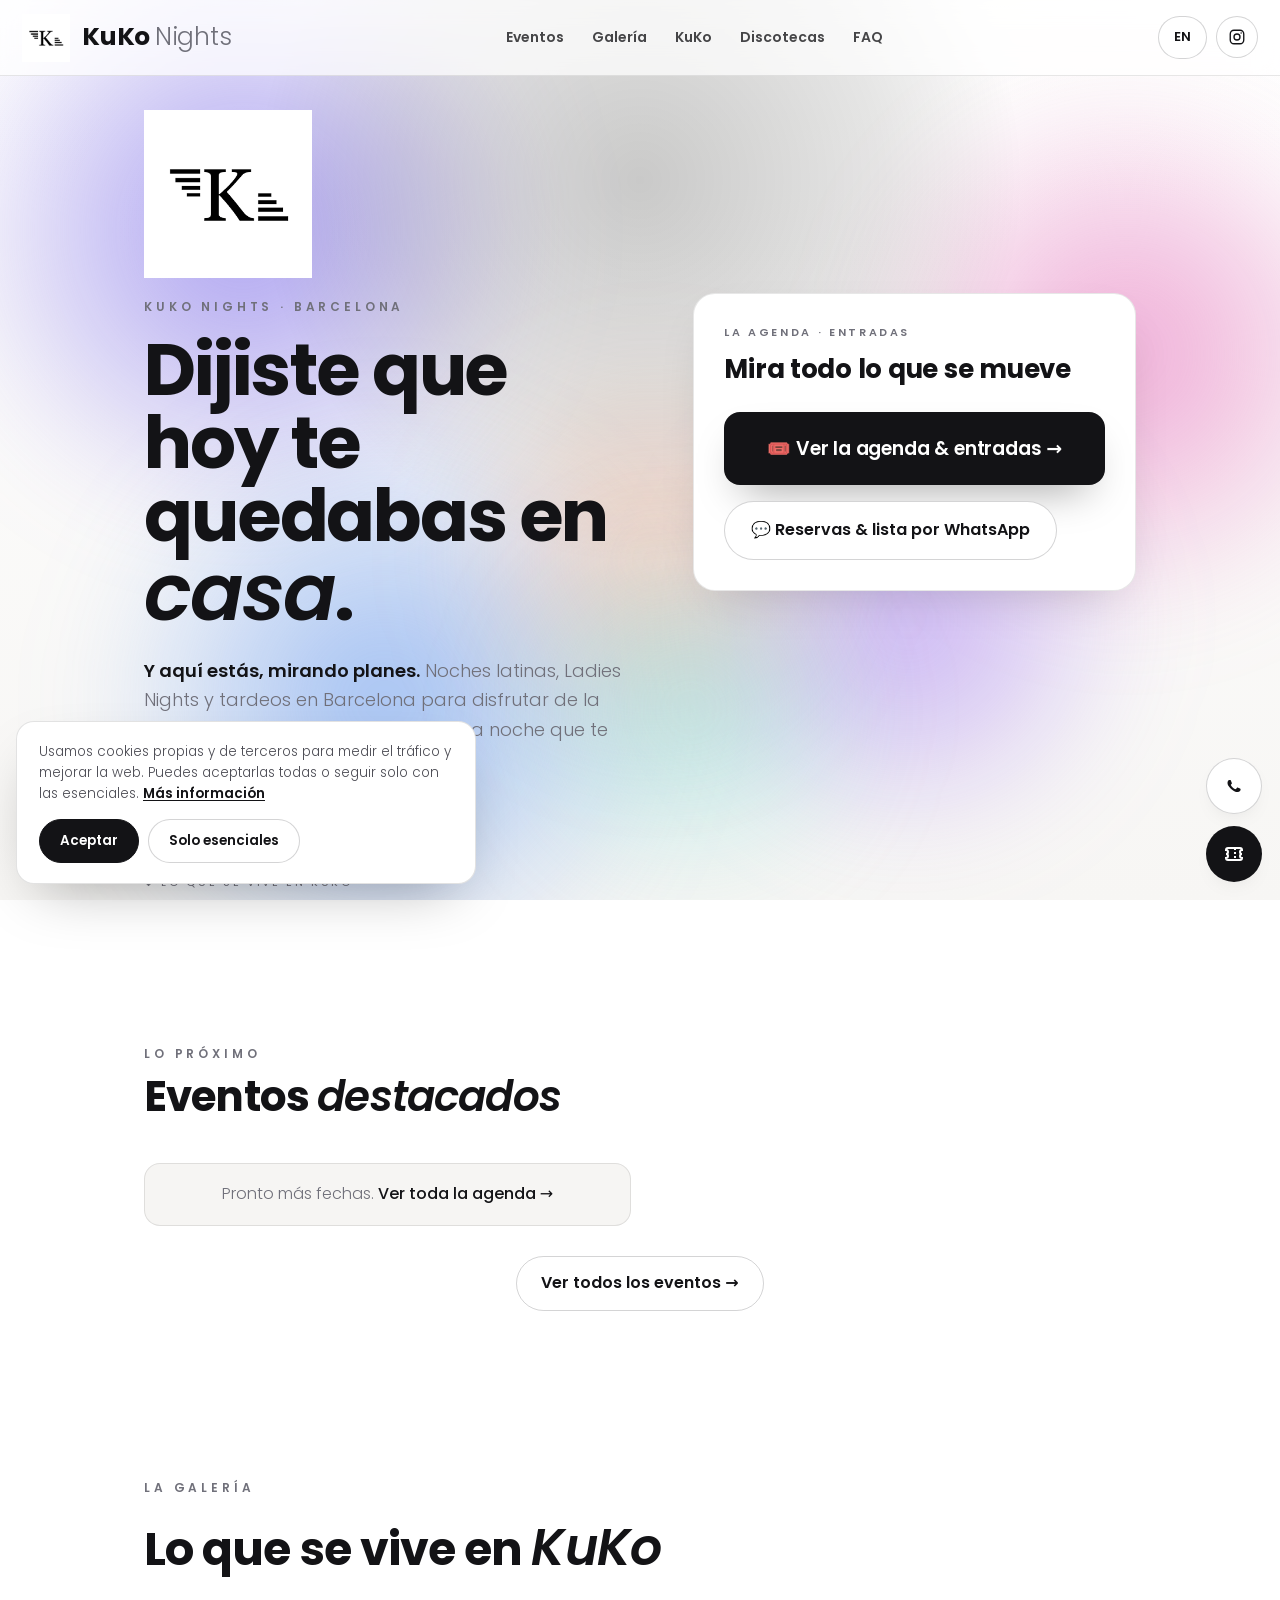
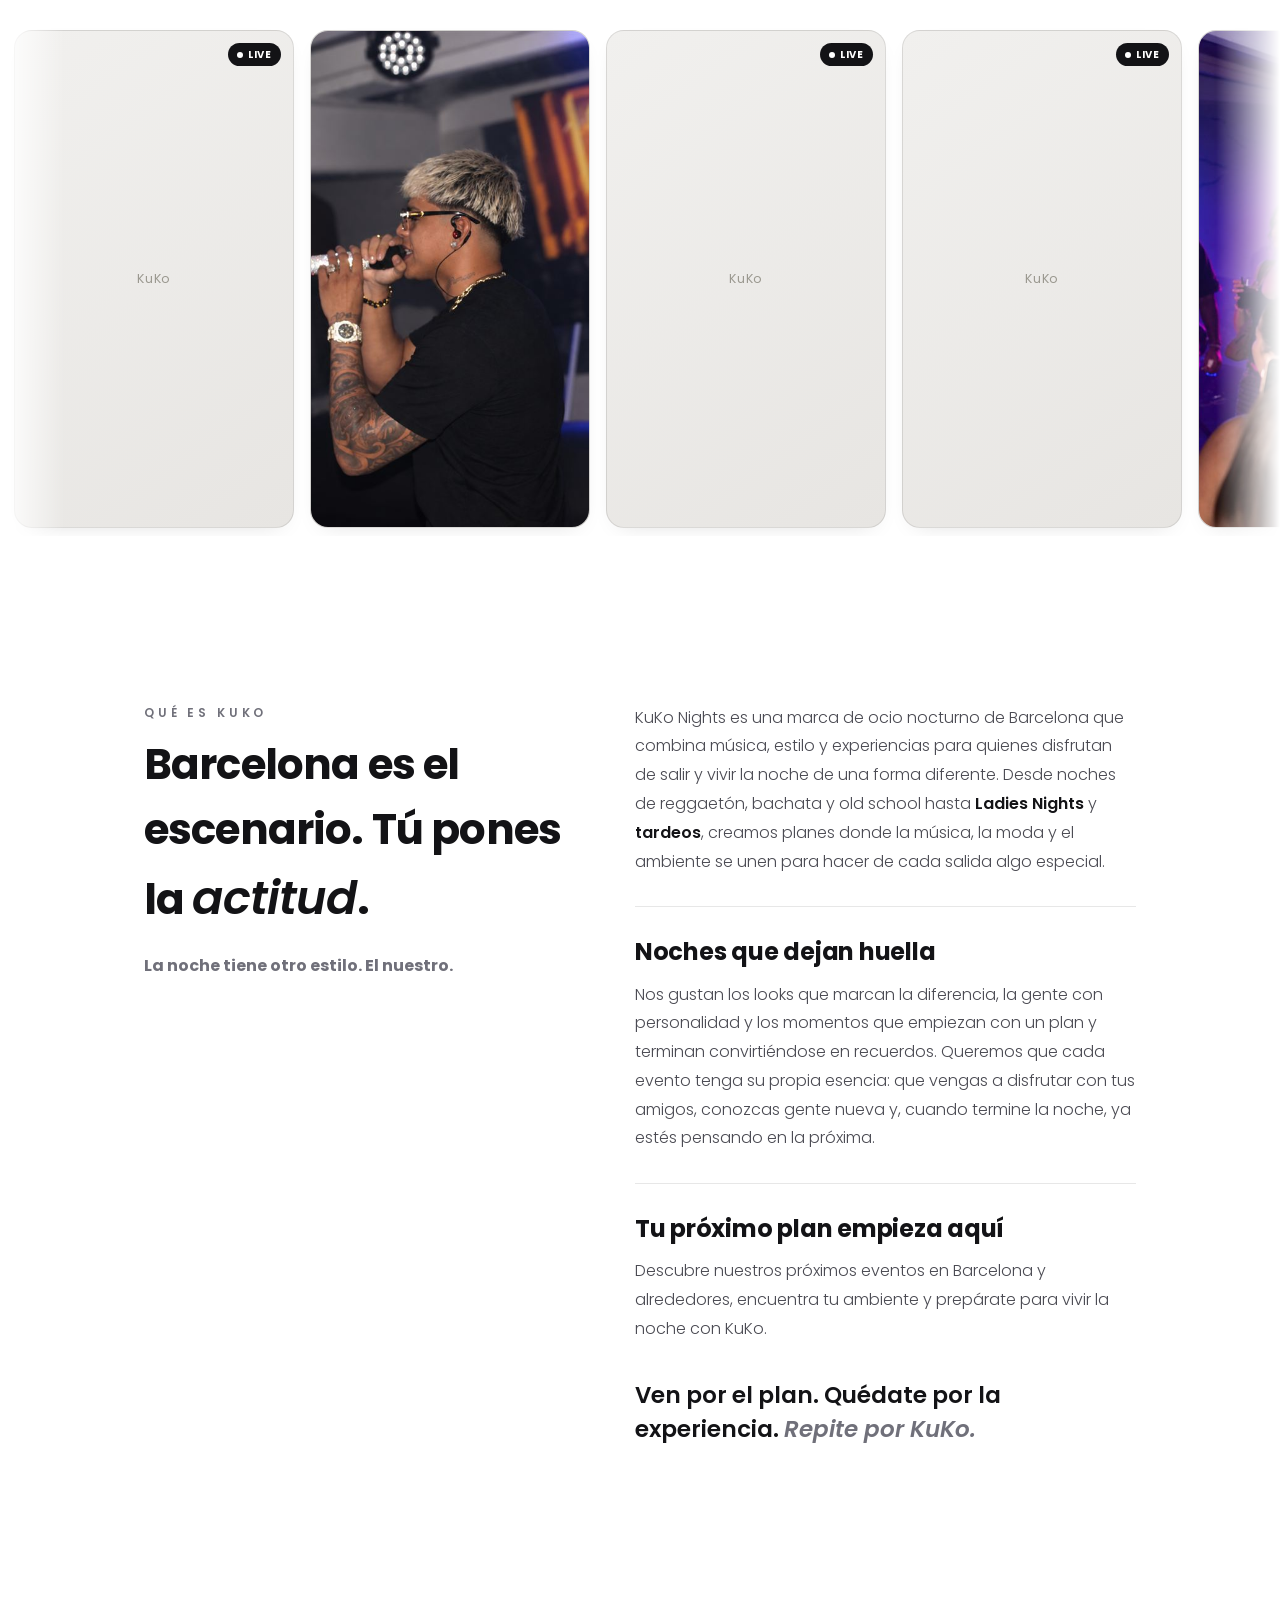
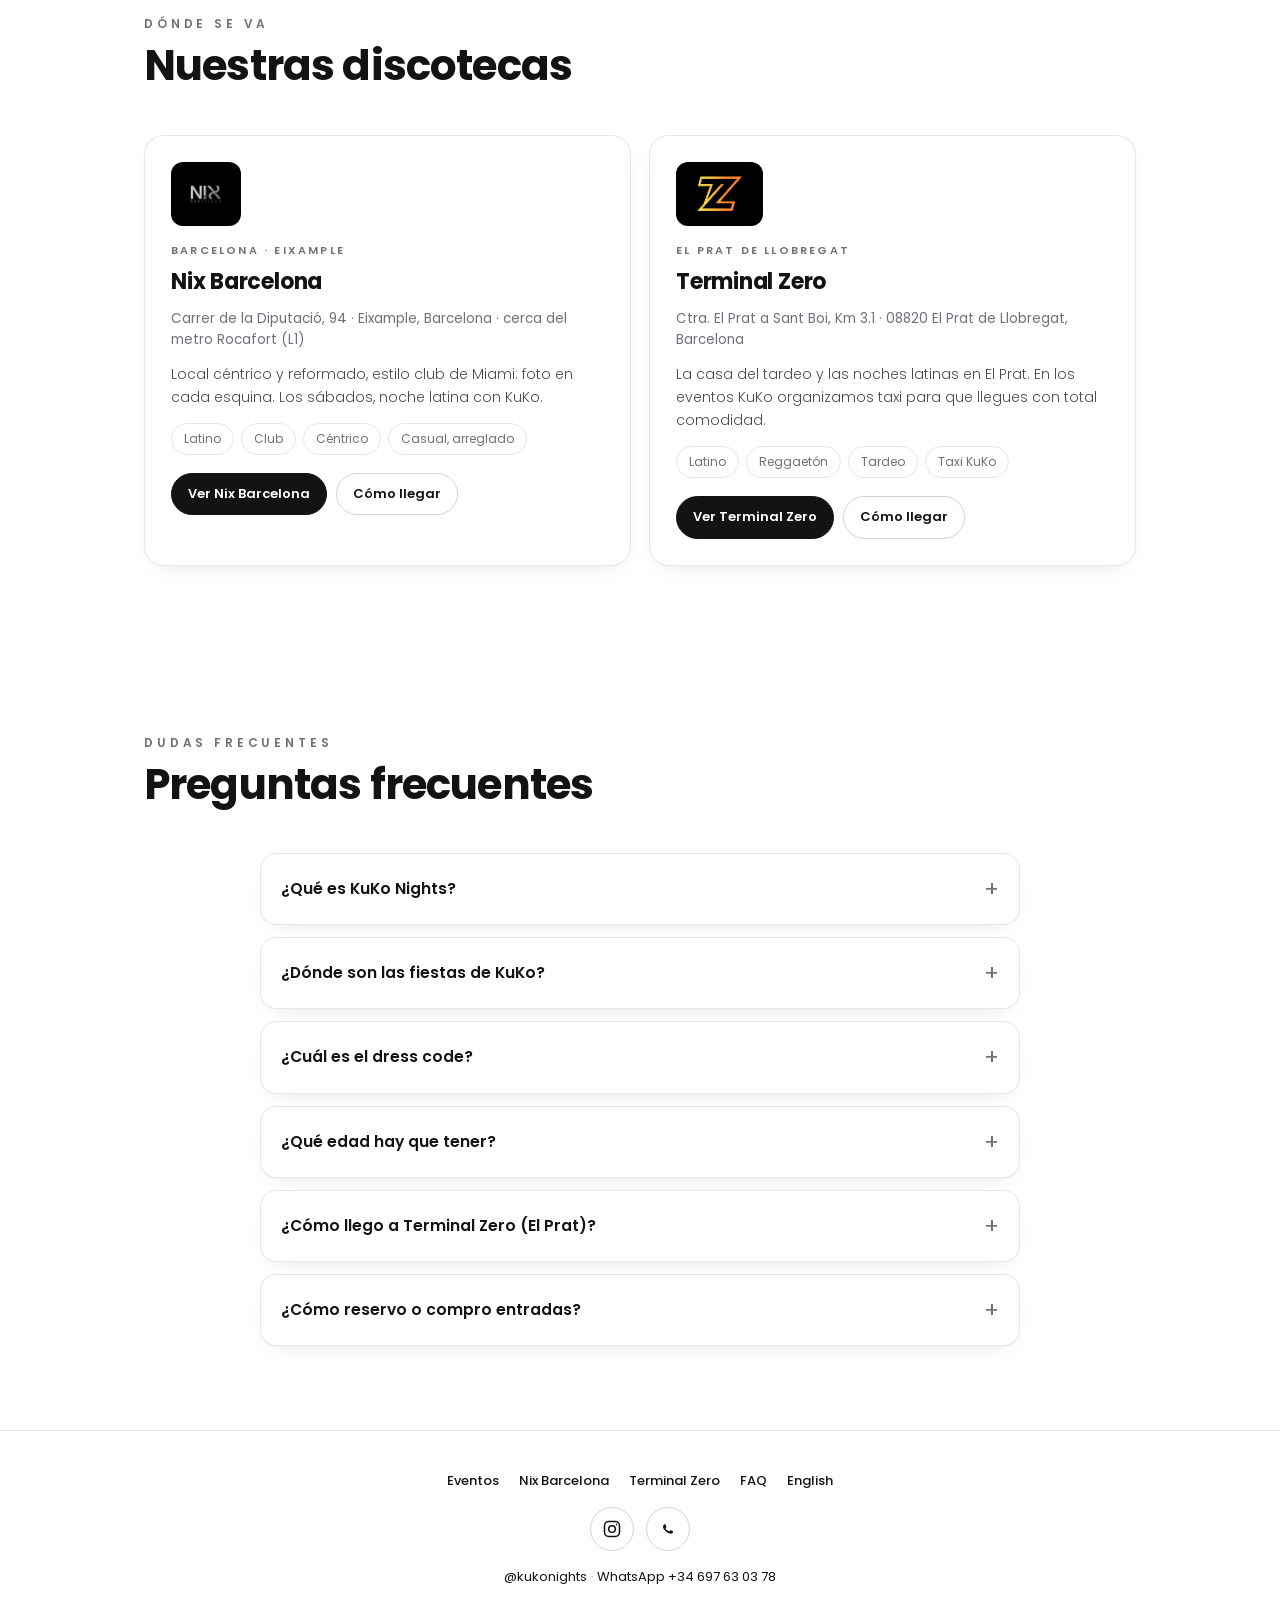
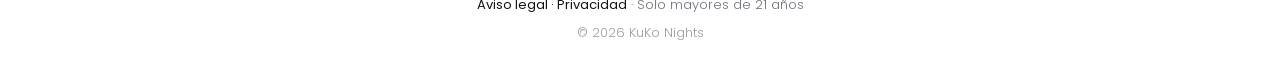
==== index.html @ 73ffe0f7 "Initial commit: web KuKo Nights (ES/EN, Fourvenues, RGPD, SEO) - Home ES/EN con galería inmersiva (c" ====
<!DOCTYPE html>
<html lang="es">
<head>
<meta charset="UTF-8" />
<meta name="viewport" content="width=device-width, initial-scale=1.0, viewport-fit=cover" />
<title>KuKo Nights · La agenda de la noche en Barcelona</title>
<meta name="description" content="KuKo Nights — la noche en Barcelona. Entradas y toda la agenda, galería de nuestros eventos y reservas por WhatsApp. Noches latinas, Ladies Night y tardeos." />
<meta name="theme-color" content="#ffffff" />
<link rel="icon" href="favicon.ico" sizes="any" />
<link rel="icon" type="image/png" sizes="32x32" href="assets/favicon-32.png" />
<link rel="icon" type="image/png" sizes="16x16" href="assets/favicon-16.png" />
<link rel="apple-touch-icon" href="assets/favicon-180.png" />
<meta name="author" content="KuKo Nights" />
<meta name="robots" content="index,follow,max-image-preview:large" />
<!-- ▼▼ Cambia https://www.kukonights.com por tu dominio real cuando lo tengas ▼▼ -->
<link rel="canonical" href="https://www.kukonights.com/" />
<link rel="alternate" hreflang="es" href="https://www.kukonights.com/" />
<link rel="alternate" hreflang="en" href="https://www.kukonights.com/en.html" />
<link rel="alternate" hreflang="x-default" href="https://www.kukonights.com/" />
<meta property="og:title" content="KuKo Nights · La noche en Barcelona" />
<meta property="og:description" content="Entradas, agenda y la mejor galería de la noche. Reserva con KuKo." />
<meta property="og:type" content="website" />
<meta property="og:site_name" content="KuKo Nights" />
<meta property="og:locale" content="es_ES" />
<meta property="og:url" content="https://www.kukonights.com/" />
<meta property="og:image" content="https://www.kukonights.com/assets/og.jpg" />
<meta property="og:image:width" content="1200" />
<meta property="og:image:height" content="630" />
<meta name="twitter:card" content="summary_large_image" />
<meta name="twitter:title" content="KuKo Nights · La noche en Barcelona" />
<meta name="twitter:image" content="https://www.kukonights.com/assets/og.jpg" />

<script type="application/ld+json">
{
  "@context":"https://schema.org","@type":"Organization",
  "name":"KuKo Nights","url":"https://www.kukonights.com/",
  "logo":"https://www.kukonights.com/assets/logo.png",
  "description":"Marca de ocio nocturno de Barcelona y su área metropolitana. Noches latinas, Ladies Night y tardeos, y la mejor agenda de la ciudad.",
  "sameAs":["https://instagram.com/kukonights"],
  "areaServed":[{"@type":"City","name":"Barcelona"},{"@type":"City","name":"El Prat de Llobregat"}],
  "contactPoint":{"@type":"ContactPoint","telephone":"+34697630378","contactType":"reservations","availableLanguage":["es","en"]}
}
</script>
<script type="application/ld+json">
{
  "@context":"https://schema.org","@type":"FAQPage","mainEntity":[
    {"@type":"Question","name":"¿Qué es KuKo Nights?","acceptedAnswer":{"@type":"Answer","text":"Una marca de ocio nocturno de Barcelona y su área metropolitana. Organiza noches latinas (reggaetón, bachata), Ladies Night y tardeos, y te trae la mejor agenda de la ciudad."}},
    {"@type":"Question","name":"¿Dónde son las fiestas de KuKo?","acceptedAnswer":{"@type":"Answer","text":"En Barcelona (Nix, en el Eixample, cerca del metro Rocafort) y en El Prat de Llobregat (Terminal Zero)."}},
    {"@type":"Question","name":"¿Cuál es el dress code?","acceptedAnswer":{"@type":"Answer","text":"Casual, arreglado."}},
    {"@type":"Question","name":"¿Qué edad hay que tener?","acceptedAnswer":{"@type":"Answer","text":"La entrada está reservada a mayores de 21 años."}},
    {"@type":"Question","name":"¿Cómo llego a Terminal Zero (El Prat)?","acceptedAnswer":{"@type":"Answer","text":"En los eventos KuKo organizamos servicio de taxi para llegar con total comodidad."}},
    {"@type":"Question","name":"¿Cómo reservo o compro entradas?","acceptedAnswer":{"@type":"Answer","text":"Por WhatsApp (reservas y lista) o en nuestra agenda de entradas online."}}
  ]
}
</script>

<link rel="preconnect" href="https://fonts.googleapis.com" />
<link rel="preconnect" href="https://fonts.gstatic.com" crossorigin />
<link href="https://fonts.googleapis.com/css2?family=Poppins:wght@400;600;700;800&family=Great+Vibes&display=swap" rel="stylesheet" />
<link rel="stylesheet" href="css/home.css" />
<link rel="stylesheet" href="css/aurora.css" />
</head>
<body>
  <div class="bg"></div><div class="aurora" aria-hidden="true"><span class="ab a1"></span><span class="ab a2"></span><span class="ab a3"></span><span class="ab a4"></span><span class="ab a5"></span><span class="ab a6"></span></div><div class="glow"></div><div class="grain"></div><div class="spot" id="spot"></div>

  <header>
    <a class="brand" href="#top"><img src="assets/logo.png" alt="" aria-hidden="true" /><b>Ku<i>Ko</i> <span>Nights</span></b></a>
    <nav class="nav" id="nav" aria-label="Navegación principal">
      <a href="#destacados">Eventos</a>
      <a href="#galeria">Galería</a>
      <a href="#sobre">KuKo</a>
      <a href="#discotecas">Discotecas</a>
      <a href="#faq">FAQ</a>
    </nav>
    <div class="hcta">
      <button class="navtoggle" id="navToggle" type="button" aria-label="Abrir menú" aria-expanded="false" aria-controls="nav"><span></span><span></span><span></span></button>
      <a class="langsw" href="en.html" hreflang="en">EN</a>
      <a class="icon" href="https://instagram.com/kukonights" target="_blank" rel="noopener" aria-label="Instagram">
        <svg width="18" height="18" fill="none" stroke="currentColor" stroke-width="1.8" viewBox="0 0 24 24"><rect x="3" y="3" width="18" height="18" rx="5"/><circle cx="12" cy="12" r="4"/><circle cx="17.5" cy="6.5" r="1" fill="currentColor" stroke="none"/></svg>
      </a>
    </div>
  </header>

  <!-- HERO (RRPP destacado) -->
  <main id="top" class="hero hero-split">
    <div class="wrap hero-grid">
      <div class="hero-text">
        <img class="hero-logo" src="assets/logo.png" alt="KuKo Nights" />
        <div class="kick">KuKo Nights · Barcelona</div>
        <h1>Dijiste que hoy te quedabas en <span class="script" style="font-size:1.1em">casa</span>.</h1>
        <p class="lead"><strong>Y aquí estás, mirando planes.</strong> Noches latinas, Ladies Nights y tardeos en Barcelona para disfrutar de la música, sacar tu mejor look y vivir una noche que te deje con ganas de repetir.</p>
      </div>
      <aside class="hero-action">
        <div class="agenda-box">
          <div class="tag">La agenda · Entradas</div>
          <h2>Mira todo lo que se mueve</h2>
          <a class="cta-big" id="ctaAgenda" href="https://site.fourvenues.com/es/elwaachi" target="_blank" rel="noopener">🎟️ Ver la agenda &amp; entradas →</a>
          <div><a class="cta-sub" href="https://wa.me/34697630378?text=Hola%20KuKo%2C%20quiero%20reserva%2Flista." target="_blank" rel="noopener">💬 Reservas &amp; lista por WhatsApp</a></div>
        </div>
      </aside>
      <div class="scrollcue">↓ Lo que se vive en KuKo</div>
    </div>
  </main>

  <!-- EVENTOS DESTACADOS (automático desde Fourvenues) -->
  <section class="sec content" id="destacados">
    <div class="wrap">
      <span class="kick">Lo próximo</span>
      <h2>Eventos <span class="script">destacados</span></h2>
      <div class="evgrid" id="fv-upcoming"></div>
      <div style="text-align:center;margin-top:30px"><a class="morebtn" href="eventos.html">Ver todos los eventos →</a></div>
    </div>
  </section>

  <!-- GALERÍA -->
  <section class="sec" id="galeria">
    <div class="wrap head">
      <span class="kick">La galería</span>
      <h2>Lo que se vive en <span class="script" style="font-size:1.1em">KuKo</span></h2>
    </div>
    <div class="strip" id="strip"><div class="strip-track" id="track"></div></div>
  </section>

  <!-- QUÉ ES KUKO -->
  <section class="sec content" id="sobre">
    <div class="wrap">
      <div class="about-grid">
      <div class="about-head">
        <span class="kick">Qué es KuKo</span>
        <h2>Barcelona es el escenario. Tú pones la <span class="script" style="font-size:1.1em">actitud</span>.</h2>
        <p class="lede"><strong>La noche tiene otro estilo. El nuestro.</strong></p>
      </div>

      <div class="about">
        <p>KuKo Nights es una marca de ocio nocturno de Barcelona que combina música, estilo y experiencias para quienes disfrutan de salir y vivir la noche de una forma diferente. Desde noches de reggaetón, bachata y old school hasta <strong>Ladies Nights</strong> y <strong>tardeos</strong>, creamos planes donde la música, la moda y el ambiente se unen para hacer de cada salida algo especial.</p>

        <div class="about-block">
          <h3>Noches que dejan huella</h3>
          <p>Nos gustan los looks que marcan la diferencia, la gente con personalidad y los momentos que empiezan con un plan y terminan convirtiéndose en recuerdos. Queremos que cada evento tenga su propia esencia: que vengas a disfrutar con tus amigos, conozcas gente nueva y, cuando termine la noche, ya estés pensando en la próxima.</p>
        </div>

        <div class="about-block">
          <h3>Tu próximo plan empieza aquí</h3>
          <p>Descubre nuestros próximos eventos en Barcelona y alrededores, encuentra tu ambiente y prepárate para vivir la noche con KuKo.</p>
        </div>

        <p class="closer">Ven por el plan. Quédate por la experiencia. <span class="script">Repite por KuKo.</span></p>
      </div>
      </div>
    </div>
  </section>

  <!-- DISCOTECAS -->
  <section class="sec content" id="discotecas">
    <div class="wrap">
      <span class="kick">Dónde se va</span>
      <h2>Nuestras discotecas</h2>
      <div class="vcards">
        <article class="vcard">
          <div class="vlogo"><img src="assets/nix-logo.png" alt="Logo de Nix Barcelona" loading="lazy" /></div>
          <div class="zone">Barcelona · Eixample</div>
          <h3><a href="discotecas-nix.html">Nix Barcelona</a></h3>
          <address>Carrer de la Diputació, 94 · Eixample, Barcelona · cerca del metro Rocafort (L1)</address>
          <p>Local céntrico y reformado, estilo club de Miami: foto en cada esquina. Los sábados, noche latina con KuKo.</p>
          <div class="tags"><span>Latino</span><span>Club</span><span>Céntrico</span><span>Casual, arreglado</span></div>
          <div class="vlinks">
            <a class="pink" href="discotecas-nix.html">Ver Nix Barcelona</a>
            <a href="https://www.google.com/maps/search/?api=1&query=Nix+Barcelona+Carrer+de+la+Diputaci%C3%B3+94" target="_blank" rel="noopener">Cómo llegar</a>
          </div>
        </article>
        <article class="vcard">
          <div class="vlogo"><img src="assets/terminal-zero-logo.webp" alt="Logo de Terminal Zero" loading="lazy" /></div>
          <div class="zone">El Prat de Llobregat</div>
          <h3><a href="discotecas-terminal-zero.html">Terminal Zero</a></h3>
          <address>Ctra. El Prat a Sant Boi, Km 3.1 · 08820 El Prat de Llobregat, Barcelona</address>
          <p>La casa del tardeo y las noches latinas en El Prat. En los eventos KuKo organizamos taxi para que llegues con total comodidad.</p>
          <div class="tags"><span>Latino</span><span>Reggaetón</span><span>Tardeo</span><span>Taxi KuKo</span></div>
          <div class="vlinks">
            <a class="pink" href="discotecas-terminal-zero.html">Ver Terminal Zero</a>
            <a href="https://www.google.com/maps/search/?api=1&query=Terminal+Zero+El+Prat+de+Llobregat" target="_blank" rel="noopener">Cómo llegar</a>
          </div>
        </article>
      </div>
    </div>
  </section>

  <!-- FAQ -->
  <section class="sec content" id="faq">
    <div class="wrap">
      <span class="kick">Dudas frecuentes</span>
      <h2>Preguntas frecuentes</h2>
      <div class="faq">
        <details class="qa"><summary>¿Qué es KuKo Nights?</summary><div class="a">Una marca de ocio nocturno de Barcelona y su área metropolitana. Organiza noches latinas (reggaetón, bachata), Ladies Night y tardeos, y te trae la mejor agenda de la ciudad.</div></details>
        <details class="qa"><summary>¿Dónde son las fiestas de KuKo?</summary><div class="a">En Barcelona (Nix, en el Eixample, cerca del metro Rocafort) y en El Prat de Llobregat (Terminal Zero).</div></details>
        <details class="qa"><summary>¿Cuál es el dress code?</summary><div class="a">Casual, arreglado.</div></details>
        <details class="qa"><summary>¿Qué edad hay que tener?</summary><div class="a">La entrada está reservada a mayores de 21 años.</div></details>
        <details class="qa"><summary>¿Cómo llego a Terminal Zero (El Prat)?</summary><div class="a">En los eventos KuKo organizamos servicio de taxi para llegar con total comodidad.</div></details>
        <details class="qa"><summary>¿Cómo reservo o compro entradas?</summary><div class="a">Por WhatsApp (reservas y lista) o en nuestra agenda de entradas online.</div></details>
      </div>
    </div>
  </section>

  <footer>
    <div class="wrap">
      <nav class="fnav" aria-label="Secciones">
        <a href="eventos.html">Eventos</a>
        <a href="discotecas-nix.html">Nix Barcelona</a>
        <a href="discotecas-terminal-zero.html">Terminal Zero</a>
        <a href="#faq">FAQ</a>
        <a href="en.html" hreflang="en">English</a>
      </nav>
      <div class="soc">
        <a href="https://instagram.com/kukonights" target="_blank" rel="noopener" aria-label="Instagram"><svg width="20" height="20" fill="none" stroke="currentColor" stroke-width="1.8" viewBox="0 0 24 24"><rect x="3" y="3" width="18" height="18" rx="5"/><circle cx="12" cy="12" r="4"/><circle cx="17.5" cy="6.5" r="1" fill="currentColor" stroke="none"/></svg></a>
        <a href="https://wa.me/34697630378" target="_blank" rel="noopener" aria-label="WhatsApp"><svg width="20" height="20" fill="currentColor" viewBox="0 0 24 24"><path d="M17.47 14.38c-.3-.15-1.76-.87-2.03-.97-.27-.1-.47-.15-.67.15-.2.3-.77.97-.94 1.16-.17.2-.35.22-.64.08-.3-.15-1.26-.47-2.39-1.48-.88-.79-1.48-1.76-1.65-2.06-.17-.3-.02-.46.13-.6.13-.14.3-.35.44-.52.15-.17.2-.3.3-.5.1-.2.05-.37-.02-.52-.08-.15-.67-1.61-.92-2.21-.24-.58-.49-.5-.67-.51h-.57c-.2 0-.52.07-.8.37-.27.3-1.04 1.02-1.04 2.48s1.07 2.88 1.22 3.07c.15.2 2.1 3.2 5.08 4.49.71.3 1.26.49 1.69.63.71.22 1.36.19 1.87.12.57-.09 1.76-.72 2-1.41.25-.7.25-1.29.18-1.42-.08-.12-.27-.2-.57-.34z"/></svg></a>
      </div>
      <div><a class="link" href="https://instagram.com/kukonights" target="_blank" rel="noopener">@kukonights</a> · <a class="link" href="https://wa.me/34697630378" target="_blank" rel="noopener">WhatsApp +34 697 63 03 78</a></div>
      <div style="margin-top:8px"><a class="link" href="legal.html">Aviso legal · Privacidad</a> · Solo mayores de 21 años</div>
      <div style="opacity:.7;margin-top:8px">© 2026 KuKo Nights</div>
    </div>
  </footer>

  <div class="lb" id="lb"><button class="x" id="lbX" aria-label="Cerrar">✕</button><div class="inner" id="lbInner"></div></div>

  <div class="fab">
    <a class="wa" href="https://wa.me/34697630378?text=Hola%20KuKo%21" target="_blank" rel="noopener" aria-label="WhatsApp"><svg width="26" height="26" fill="#fff" viewBox="0 0 24 24"><path d="M17.47 14.38c-.3-.15-1.76-.87-2.03-.97-.27-.1-.47-.15-.67.15-.2.3-.77.97-.94 1.16-.17.2-.35.22-.64.08-.3-.15-1.26-.47-2.39-1.48-.88-.79-1.48-1.76-1.65-2.06-.17-.3-.02-.46.13-.6.13-.14.3-.35.44-.52.15-.17.2-.3.3-.5.1-.2.05-.37-.02-.52-.08-.15-.67-1.61-.92-2.21-.24-.58-.49-.5-.67-.51h-.57c-.2 0-.52.07-.8.37-.27.3-1.04 1.02-1.04 2.48s1.07 2.88 1.22 3.07c.15.2 2.1 3.2 5.08 4.49.71.3 1.26.49 1.69.63.71.22 1.36.19 1.87.12.57-.09 1.76-.72 2-1.41.25-.7.25-1.29.18-1.42-.08-.12-.27-.2-.57-.34z"/></svg></a>
    <a class="tk" href="https://site.fourvenues.com/es/elwaachi" target="_blank" rel="noopener" aria-label="Entradas"><svg width="24" height="24" fill="none" stroke="#200a1a" stroke-width="2" viewBox="0 0 24 24"><path d="M4 8a2 2 0 012-2h12a2 2 0 012 2 2 2 0 000 4 2 2 0 000 4 2 2 0 01-2 2H6a2 2 0 01-2-2 2 2 0 000-4 2 2 0 000-4z"/><path d="M13 6v12" stroke-dasharray="2 2"/></svg></a>
  </div>

  <script src="data/gallery.js"></script>
  <script src="js/home.js"></script>
  <script src="js/events.js"></script>
  <script src="js/consent.js"></script>
</body>
</html>
---- css/home.css ----
/* KuKo Nights · home (blanco elegante, Poppins) — index.html + en.html */
:root{
  --bg:#ffffff; --soft:#f6f5f3; --ink:#131316; --muted:#70707a;
  --line:rgba(19,19,22,.10); --line-2:rgba(19,19,22,.18);
  --shadow:0 18px 50px -24px rgba(0,0,0,.22); --shadow-sm:0 8px 24px -14px rgba(0,0,0,.18);
}
*{box-sizing:border-box;margin:0;padding:0}
html{-webkit-text-size-adjust:100%;scroll-behavior:smooth}
.sec[id]{scroll-margin-top:92px}
body{font-family:"Poppins",system-ui,sans-serif;background:var(--bg);color:var(--ink);line-height:1.55;overflow-x:hidden;font-weight:400;-webkit-font-smoothing:antialiased}
a{color:inherit;text-decoration:none}
img,video{display:block;max-width:100%}
::selection{background:#131316;color:#fff}

/* Fondo elegante: blanco con una luz muy sutil */
.bg{position:fixed;inset:0;z-index:-3;background:
  radial-gradient(1200px 600px at 50% -8%, #fbfbfa, transparent 70%),
  linear-gradient(180deg,#ffffff,#f7f6f4)}
.glow{display:none}
.grain{display:none}
.spot{position:fixed;inset:0;z-index:-1;pointer-events:none;transition:background .12s ease;
  background:radial-gradient(580px circle at var(--mx,50vw) var(--my,20vh),rgba(0,0,0,.20),rgba(0,0,0,.09) 42%,transparent 66%)}

.wrap{width:100%;max-width:1040px;margin:0 auto;padding:0 24px}
.script{font-style:italic;font-weight:600}

/* Header + logo (visible, negro sobre blanco) */
header{position:fixed;top:0;inset-inline:0;z-index:40;height:76px;display:flex;align-items:center;justify-content:space-between;padding:0 22px;background:rgba(255,255,255,.72);backdrop-filter:blur(12px);border-bottom:1px solid var(--line)}
.brand{display:flex;align-items:center;gap:12px}
.brand img{width:48px;height:48px}
.brand b{font-weight:700;font-size:25px;letter-spacing:-.01em;white-space:nowrap}.brand b i{font-style:normal}
.brand b span{font-weight:300;color:var(--muted)}
header .hcta{display:flex;gap:9px;align-items:center}
.icon{width:42px;height:42px;border:1px solid var(--line-2);border-radius:50%;display:flex;align-items:center;justify-content:center;color:var(--ink);background:#fff;transition:.2s}
.icon:hover{background:var(--ink);color:#fff}
.langsw{border:1px solid var(--line-2);background:#fff;color:var(--ink);border-radius:999px;padding:10px 15px;font-size:13px;font-weight:600;transition:.2s}
.langsw:hover{background:var(--ink);color:#fff}

/* Cabecera en móvil: que la marca y los botones quepan holgados */
@media(max-width:560px){
  header{padding:0 14px}
  .brand{gap:9px}
  .brand img{width:38px;height:38px}
  .brand b{font-size:19px}
  header .hcta{gap:7px}
  .navtoggle{width:40px;height:40px;padding:0 11px}
  .icon{width:38px;height:38px}
  .langsw{padding:8px 12px;font-size:12px}
}
@media(max-width:380px){
  .brand b{font-size:17px}
  .brand img{width:34px;height:34px}
}

/* Menú de navegación del hero (cabecera) */
.nav{display:flex;gap:28px;align-items:center}
.nav a{font-size:14px;font-weight:600;color:var(--ink);opacity:.78;transition:opacity .2s;position:relative}
.nav a::after{content:"";position:absolute;left:0;right:100%;bottom:-6px;height:2px;background:var(--ink);transition:right .22s ease}
.nav a:hover{opacity:1}
.nav a:hover::after{right:0}
.navtoggle{display:none}
@media(max-width:880px){
  .nav{position:absolute;top:76px;left:0;right:0;flex-direction:column;gap:0;align-items:stretch;
    background:rgba(255,255,255,.97);backdrop-filter:blur(14px);border-bottom:1px solid var(--line);
    padding:6px 0;box-shadow:var(--shadow-sm);
    transform:translateY(-10px);opacity:0;visibility:hidden;transition:transform .22s ease,opacity .22s ease,visibility .22s}
  .nav.open{transform:none;opacity:1;visibility:visible}
  .nav a{opacity:1;padding:15px 24px;border-top:1px solid var(--line)}
  .nav a:first-child{border-top:0}
  .nav a::after{display:none}
  .navtoggle{display:inline-flex;flex-direction:column;justify-content:center;gap:5px;width:44px;height:44px;
    border:1px solid var(--line-2);border-radius:12px;background:#fff;cursor:pointer;padding:0 12px}
  .navtoggle span{display:block;height:2px;background:var(--ink);border-radius:2px;transition:transform .22s ease,opacity .18s ease}
  .navtoggle[aria-expanded="true"] span:nth-child(1){transform:translateY(7px) rotate(45deg)}
  .navtoggle[aria-expanded="true"] span:nth-child(2){opacity:0}
  .navtoggle[aria-expanded="true"] span:nth-child(3){transform:translateY(-7px) rotate(-45deg)}
}

/* ===== HERO ===== */
.hero{position:relative;min-height:100svh;display:flex;flex-direction:column;justify-content:center;padding:110px 0 70px;text-align:center}
.hero > .wrap{position:relative;z-index:1}
.hero-logo{width:clamp(140px,30vw,230px);height:auto;margin:0 auto 26px;display:block}
.kick{font-size:12px;letter-spacing:.32em;text-transform:uppercase;color:var(--muted);font-weight:600}
.hero h1{font-size:clamp(36px,8.5vw,72px);font-weight:700;letter-spacing:-.03em;margin:20px auto 0;max-width:15ch;line-height:1.02}
.hero .lead{color:var(--muted);margin:20px auto 0;max-width:46ch;font-size:clamp(15px,2.2vw,18px);font-weight:300;line-height:1.65}
.hero .lead strong{color:var(--ink);font-weight:600}
.hero .agenda-box{margin:42px auto 0;max-width:500px;position:relative;border:1px solid var(--line);border-radius:22px;padding:30px;background:#fff;box-shadow:var(--shadow)}
.hero .agenda-box .tag{font-size:11px;letter-spacing:.24em;text-transform:uppercase;color:var(--muted);font-weight:600}
.hero .agenda-box h2{font-size:clamp(20px,4vw,26px);font-weight:700;letter-spacing:-.01em;margin:8px 0 22px}
/* Botones del hero (grandes y elegantes) */
.cta-big{display:flex;align-items:center;justify-content:center;gap:12px;width:100%;font-weight:600;font-size:19px;letter-spacing:-.01em;border-radius:16px;padding:22px 28px;
  background:var(--ink);color:#fff;box-shadow:0 20px 44px -18px rgba(0,0,0,.4);transition:transform .2s,box-shadow .25s,background .2s}
.cta-big:hover{transform:translateY(-2px);box-shadow:0 26px 54px -20px rgba(0,0,0,.5)}
.cta-sub{margin-top:16px;display:inline-flex;align-items:center;gap:9px;color:var(--ink);border:1px solid var(--line-2);background:#fff;border-radius:999px;padding:16px 26px;font-weight:600;font-size:16px;transition:.2s}
.cta-sub:hover{background:var(--ink);color:#fff;border-color:var(--ink)}
.scrollcue{margin-top:48px;color:var(--muted);font-size:11px;letter-spacing:.24em;text-transform:uppercase}

/* ===== HERO PARTIDO (muestra: solo maquetación) ===== */
.hero-split{text-align:left}
.hero-grid{display:grid;grid-template-columns:1.05fr .95fr;gap:clamp(28px,5vw,60px);align-items:center;width:100%}
.hero-split .hero-logo{width:clamp(108px,15vw,168px);margin:0 0 20px}
.hero-split h1{margin:16px 0 0;max-width:16ch}
.hero-split .lead{margin:22px 0 0;max-width:48ch}
.hero-split .hero-action{width:100%;max-width:480px;justify-self:end}
.hero-split .agenda-box{margin:0;max-width:none;width:100%}
.hero-split .scrollcue{grid-column:1/-1;margin:40px 0 0}
@media(max-width:860px){
  .hero-split{text-align:center}
  .hero-grid{grid-template-columns:1fr;gap:34px}
  .hero-split .hero-logo{margin:0 auto 20px}
  .hero-split h1{margin:16px auto 0}
  .hero-split .lead{margin:20px auto 0}
  .hero-split .hero-action{justify-self:center;margin:0 auto}
  .hero-split .scrollcue{margin:30px 0 0}
}

/* ===== Secciones ===== */
.sec{padding:84px 0}
.sec .head{text-align:left;margin-bottom:34px}
.sec .head .kick{display:block}
.sec .head h2{font-size:clamp(28px,6vw,46px);font-weight:700;letter-spacing:-.02em;margin-top:12px}
.sec .head p{color:var(--muted);margin-top:12px;font-size:14.5px;font-weight:300}

/* Galería */
.strip{position:relative;overflow:hidden;
  -webkit-mask-image:linear-gradient(90deg,transparent,#000 5%,#000 95%,transparent);mask-image:linear-gradient(90deg,transparent,#000 5%,#000 95%,transparent)}
.strip-track{display:flex;gap:16px;width:max-content;padding:8px 24px;cursor:grab}
.strip-track.drag{cursor:grabbing}
.tile{position:relative;flex:0 0 auto;width:min(70vw,280px);aspect-ratio:9/16;border-radius:18px;overflow:hidden;border:1px solid var(--line);background:linear-gradient(145deg,#f1f0ee,#e7e5e2);box-shadow:var(--shadow-sm)}
.tile img,.tile video{position:absolute;inset:0;width:100%;height:100%;object-fit:cover}
.tile img{animation:kb 10s ease-in-out infinite alternate}
@keyframes kb{0%{transform:scale(1)}100%{transform:scale(1.1)}}
.tile .ph{position:absolute;inset:0;display:flex;align-items:center;justify-content:center;text-align:center;padding:12px;color:#9a988f;font-size:12.5px;letter-spacing:.06em}
.tile .lab{position:absolute;left:12px;bottom:12px;font-size:11px;color:#fff;background:rgba(0,0,0,.55);border-radius:999px;padding:5px 11px;backdrop-filter:blur(6px)}
.tile .live{position:absolute;top:12px;right:12px;font-size:10px;font-weight:700;letter-spacing:.08em;color:#fff;background:var(--ink);border-radius:999px;padding:4px 9px;display:flex;align-items:center;gap:5px}
.tile .live i{width:6px;height:6px;border-radius:50%;background:#fff;animation:blink 1.4s infinite}
@keyframes blink{50%{opacity:.3}}
.gal-hint{text-align:center;color:var(--muted);font-size:12px;margin-top:16px;font-weight:300}

/* Lightbox */
.lb{position:fixed;inset:0;z-index:70;display:none;align-items:center;justify-content:center;background:rgba(255,255,255,.96);padding:20px;backdrop-filter:blur(4px)}
.lb.on{display:flex}
.lb .inner{max-width:min(92vw,560px);max-height:86vh;border-radius:16px;overflow:hidden;border:1px solid var(--line);box-shadow:var(--shadow)}
.lb video,.lb img{width:100%;max-height:86vh;object-fit:contain;background:#000}
.lb .x{position:absolute;top:18px;right:18px;width:46px;height:46px;border-radius:50%;background:#fff;border:1px solid var(--line-2);color:var(--ink);font-size:19px;cursor:pointer}

/* Footer */
footer{border-top:1px solid var(--line);padding:40px 0;text-align:center;color:var(--muted);font-size:13px;font-weight:300}
footer .soc{display:flex;gap:12px;justify-content:center;margin-bottom:16px}
footer .soc a{width:44px;height:44px;border:1px solid var(--line-2);border-radius:50%;display:flex;align-items:center;justify-content:center;color:var(--ink);transition:.2s}
footer .soc a:hover{background:var(--ink);color:#fff}
footer a.link{color:var(--ink);font-weight:400}
footer .fnav{margin-bottom:16px;display:flex;gap:10px 20px;justify-content:center;flex-wrap:wrap}
footer .fnav a{color:var(--ink);font-weight:500}
footer .fnav a:hover{text-decoration:underline}

/* FAB (elegante) */
.fab{position:fixed;right:18px;bottom:18px;z-index:50;display:flex;flex-direction:column;gap:12px}
.fab a{width:56px;height:56px;border-radius:50%;display:flex;align-items:center;justify-content:center;box-shadow:var(--shadow-sm);transition:transform .2s}
.fab a:hover{transform:translateY(-2px)}
.fab .wa{background:#fff;border:1px solid var(--line-2)}
.fab .wa svg path{fill:var(--ink)}
.fab .tk{background:var(--ink)}
.fab .tk svg path{stroke:#fff}

/* ===== Contenido (SEO) ===== */
.content h2{font-size:clamp(26px,5.5vw,42px);font-weight:700;letter-spacing:-.02em;text-align:left}
.content .kick{display:block;text-align:left}
.content .lede{color:var(--muted);max-width:62ch;margin:18px 0 0;text-align:left;font-size:16px;font-weight:300;line-height:1.7}
/* Bloque "Qué es KuKo" (dos columnas: cabecera / cuerpo) */
.about-grid{display:grid;grid-template-columns:.92fr 1.08fr;gap:clamp(28px,5vw,64px);align-items:start}
.about-grid .about-head h2{margin-top:10px}
.about{max-width:none;margin:0;text-align:left}
.about p{color:#4a4a52;font-weight:300;font-size:16px;line-height:1.8;margin-top:16px}
.about p:first-child{margin-top:0}
.about p strong{color:var(--ink);font-weight:600}
.about .about-block{margin-top:30px;padding-top:26px;border-top:1px solid var(--line)}
.about .about-block h3{font-size:clamp(19px,3.4vw,24px);font-weight:700;letter-spacing:-.01em;color:var(--ink)}
.about .about-block h3 + p{margin-top:10px}
.about .closer{margin-top:34px;text-align:left;font-size:clamp(18px,3vw,23px);font-weight:600;color:var(--ink);line-height:1.5}
.about .closer .script{color:var(--muted)}
@media(max-width:860px){.about-grid{grid-template-columns:1fr;gap:22px}}
.vcards{display:grid;gap:18px;grid-template-columns:1fr;margin-top:36px}
@media(min-width:720px){.vcards{grid-template-columns:repeat(2,1fr)}}
.vcard{border:1px solid var(--line);background:#fff;border-radius:20px;padding:26px;box-shadow:var(--shadow-sm);transition:box-shadow .25s,transform .2s}
.vcard:hover{box-shadow:var(--shadow);transform:translateY(-3px)}
.vcard .vlogo{display:inline-flex;align-items:center;justify-content:center;background:#000;border-radius:12px;padding:11px 18px;margin-bottom:16px}
.vcard .vlogo img{height:42px;width:auto;display:block}
.vcard .zone{font-size:11px;letter-spacing:.2em;text-transform:uppercase;color:var(--muted);font-weight:600}
.vcard h3{font-size:22px;font-weight:700;letter-spacing:-.01em;margin-top:6px}
.vcard h3 a{color:inherit}
.vcard address{font-style:normal;color:var(--muted);font-size:13.5px;margin-top:10px}
.vcard p{color:#4a4a52;font-size:14px;margin-top:12px;font-weight:300;line-height:1.65}
.vcard .tags{display:flex;flex-wrap:wrap;gap:7px;margin-top:14px}
.vcard .tags span{border:1px solid var(--line);border-radius:999px;padding:6px 12px;font-size:12px;color:var(--muted)}
.vcard .vlinks{margin-top:18px;display:flex;gap:9px;flex-wrap:wrap}
.vcard .vlinks a{font-size:13px;font-weight:600;border:1px solid var(--line-2);border-radius:999px;padding:10px 16px;color:var(--ink);transition:.2s}
.vcard .vlinks a:hover{background:var(--soft)}
.vcard .vlinks a.pink{background:var(--ink);color:#fff;border-color:var(--ink)}
.vcard .vlinks a.pink:hover{background:#000}

.faq{max-width:760px;margin:36px auto 0;display:flex;flex-direction:column;gap:12px}
details.qa{border:1px solid var(--line);border-radius:16px;background:#fff;overflow:hidden;box-shadow:var(--shadow-sm)}
details.qa summary{cursor:pointer;list-style:none;padding:18px 20px;font-weight:600;font-size:15.5px;display:flex;justify-content:space-between;align-items:center;gap:14px}
details.qa summary::-webkit-details-marker{display:none}
details.qa summary::after{content:"+";color:var(--muted);font-weight:400;font-size:22px;transition:transform .2s}
details.qa[open] summary::after{transform:rotate(45deg)}
details.qa .a{padding:0 20px 18px;color:var(--muted);font-size:14.5px;font-weight:300;line-height:1.7}

/* ===== Eventos destacados (automático desde Fourvenues) ===== */
.evgrid{display:grid;gap:18px;grid-template-columns:1fr;margin-top:34px}
@media(min-width:680px){.evgrid{grid-template-columns:repeat(2,1fr)}}
.evc{border:1px solid var(--line);background:#fff;border-radius:20px;overflow:hidden;box-shadow:var(--shadow-sm);display:flex;flex-direction:column;text-align:left;transition:box-shadow .25s,transform .2s}
.evc:hover{box-shadow:var(--shadow);transform:translateY(-3px)}
.evc .evc-pic{position:relative;aspect-ratio:16/10;background:var(--soft);display:flex;align-items:center;justify-content:center}
.evc .evc-pic img{position:absolute;inset:0;width:100%;height:100%;object-fit:cover}
.evc .evc-pic .ph{color:var(--muted);font-weight:600;font-size:14px;padding:10px;text-align:center}
.evc .evc-b{padding:20px}
.evc h3{font-size:20px;font-weight:700;letter-spacing:-.01em}
.evc .evc-m{color:var(--muted);font-size:13.5px;margin-top:6px;text-transform:capitalize}
.evc .evc-a{color:#4a4a52;font-size:13px;margin-top:4px;font-weight:300}
.evc.past{opacity:.85}
.evc .btn{display:inline-flex;align-items:center;gap:8px;margin-top:16px;font-weight:600;font-size:14px;border-radius:999px;padding:12px 20px;border:1px solid var(--line-2);background:#fff;color:var(--ink);transition:.2s}
.evc .btn.pink{background:var(--ink);color:#fff;border-color:var(--ink)}
.evc .btn.pink:hover{background:#000}
.note{text-align:center;color:var(--muted);font-weight:300;border:1px solid var(--line);background:var(--soft);border-radius:16px;padding:18px 20px}
.note a{color:var(--ink);font-weight:500}
.morebtn{display:inline-block;font-weight:600;border:1px solid var(--line-2);border-radius:999px;padding:14px 24px;transition:.2s}
.morebtn:hover{background:var(--ink);color:#fff;border-color:var(--ink)}

@media(prefers-reduced-motion:reduce){*{animation:none!important}}
---- css/aurora.css ----
/* ============================================================
   KuKo Nights · AURORA (css/aurora.css)
   Fondo global: varios halos de color que derivan solos por
   toda la web, para romper la sensación lineal. Capa fija
   detrás del contenido; el blanco sigue predominando.
   Se enlaza en todas las páginas. Markup esperado en <body>:
   <div class="aurora" aria-hidden="true">
     <span class="ab a1"></span> ... <span class="ab a6"></span>
   </div>
   ============================================================ */
.aurora{position:fixed;inset:0;z-index:-2;overflow:hidden;pointer-events:none;contain:layout paint}
.aurora .ab{position:absolute;border-radius:50%;filter:blur(50px);will-change:transform,opacity}

/* Paleta nocturna elegante: violeta, rosa, azul y un toque cálido */
.aurora .a1{width:50vw;height:50vw;max-width:660px;max-height:660px;top:-10%;left:-6%;
  background:radial-gradient(circle,rgba(110,92,232,.60),transparent 68%);animation:ad1 14s ease-in-out infinite}
.aurora .a2{width:44vw;height:44vw;max-width:580px;max-height:580px;top:8%;right:-10%;
  background:radial-gradient(circle,rgba(228,100,182,.56),transparent 68%);animation:ad2 18s ease-in-out infinite}
.aurora .a3{width:48vw;height:48vw;max-width:620px;max-height:620px;bottom:-12%;left:6%;
  background:radial-gradient(circle,rgba(78,138,240,.54),transparent 68%);animation:ad3 16s ease-in-out infinite}
.aurora .a4{width:38vw;height:38vw;max-width:500px;max-height:500px;bottom:4%;right:10%;
  background:radial-gradient(circle,rgba(150,104,240,.50),transparent 68%);animation:ad4 20s ease-in-out infinite}
.aurora .a5{width:34vw;height:34vw;max-width:460px;max-height:460px;top:38%;left:34%;
  background:radial-gradient(circle,rgba(238,148,108,.40),transparent 68%);animation:ad5 23s ease-in-out infinite}
.aurora .a6{width:32vw;height:32vw;max-width:440px;max-height:440px;top:56%;right:30%;
  background:radial-gradient(circle,rgba(84,206,198,.38),transparent 68%);animation:ad6 26s ease-in-out infinite}

@keyframes ad1{0%{transform:translate(0,0) scale(1);opacity:.85}50%{transform:translate(32%,28%) scale(1.3);opacity:1}100%{transform:translate(0,0) scale(1);opacity:.85}}
@keyframes ad2{0%{transform:translate(0,0) scale(1);opacity:.82}50%{transform:translate(-30%,24%) scale(1.24);opacity:1}100%{transform:translate(0,0) scale(1);opacity:.82}}
@keyframes ad3{0%{transform:translate(0,0) scale(1);opacity:.82}50%{transform:translate(28%,-26%) scale(1.26);opacity:1}100%{transform:translate(0,0) scale(1);opacity:.82}}
@keyframes ad4{0%{transform:translate(0,0) scale(1);opacity:.8}50%{transform:translate(-32%,-22%) scale(1.2);opacity:1}100%{transform:translate(0,0) scale(1);opacity:.8}}
@keyframes ad5{0%{transform:translate(0,0) scale(1);opacity:.72}50%{transform:translate(24%,-30%) scale(1.26);opacity:1}100%{transform:translate(0,0) scale(1);opacity:.72}}
@keyframes ad6{0%{transform:translate(0,0) scale(1);opacity:.7}50%{transform:translate(-26%,30%) scale(1.22);opacity:1}100%{transform:translate(0,0) scale(1);opacity:.7}}

/* En móvil aligeramos: menos halos y menos blur para rendir bien */
@media(max-width:640px){
  .aurora .ab{filter:blur(40px)}
  .aurora .a5,.aurora .a6{display:none}
}
@media(prefers-reduced-motion:reduce){
  .aurora .ab{animation:none!important}
}
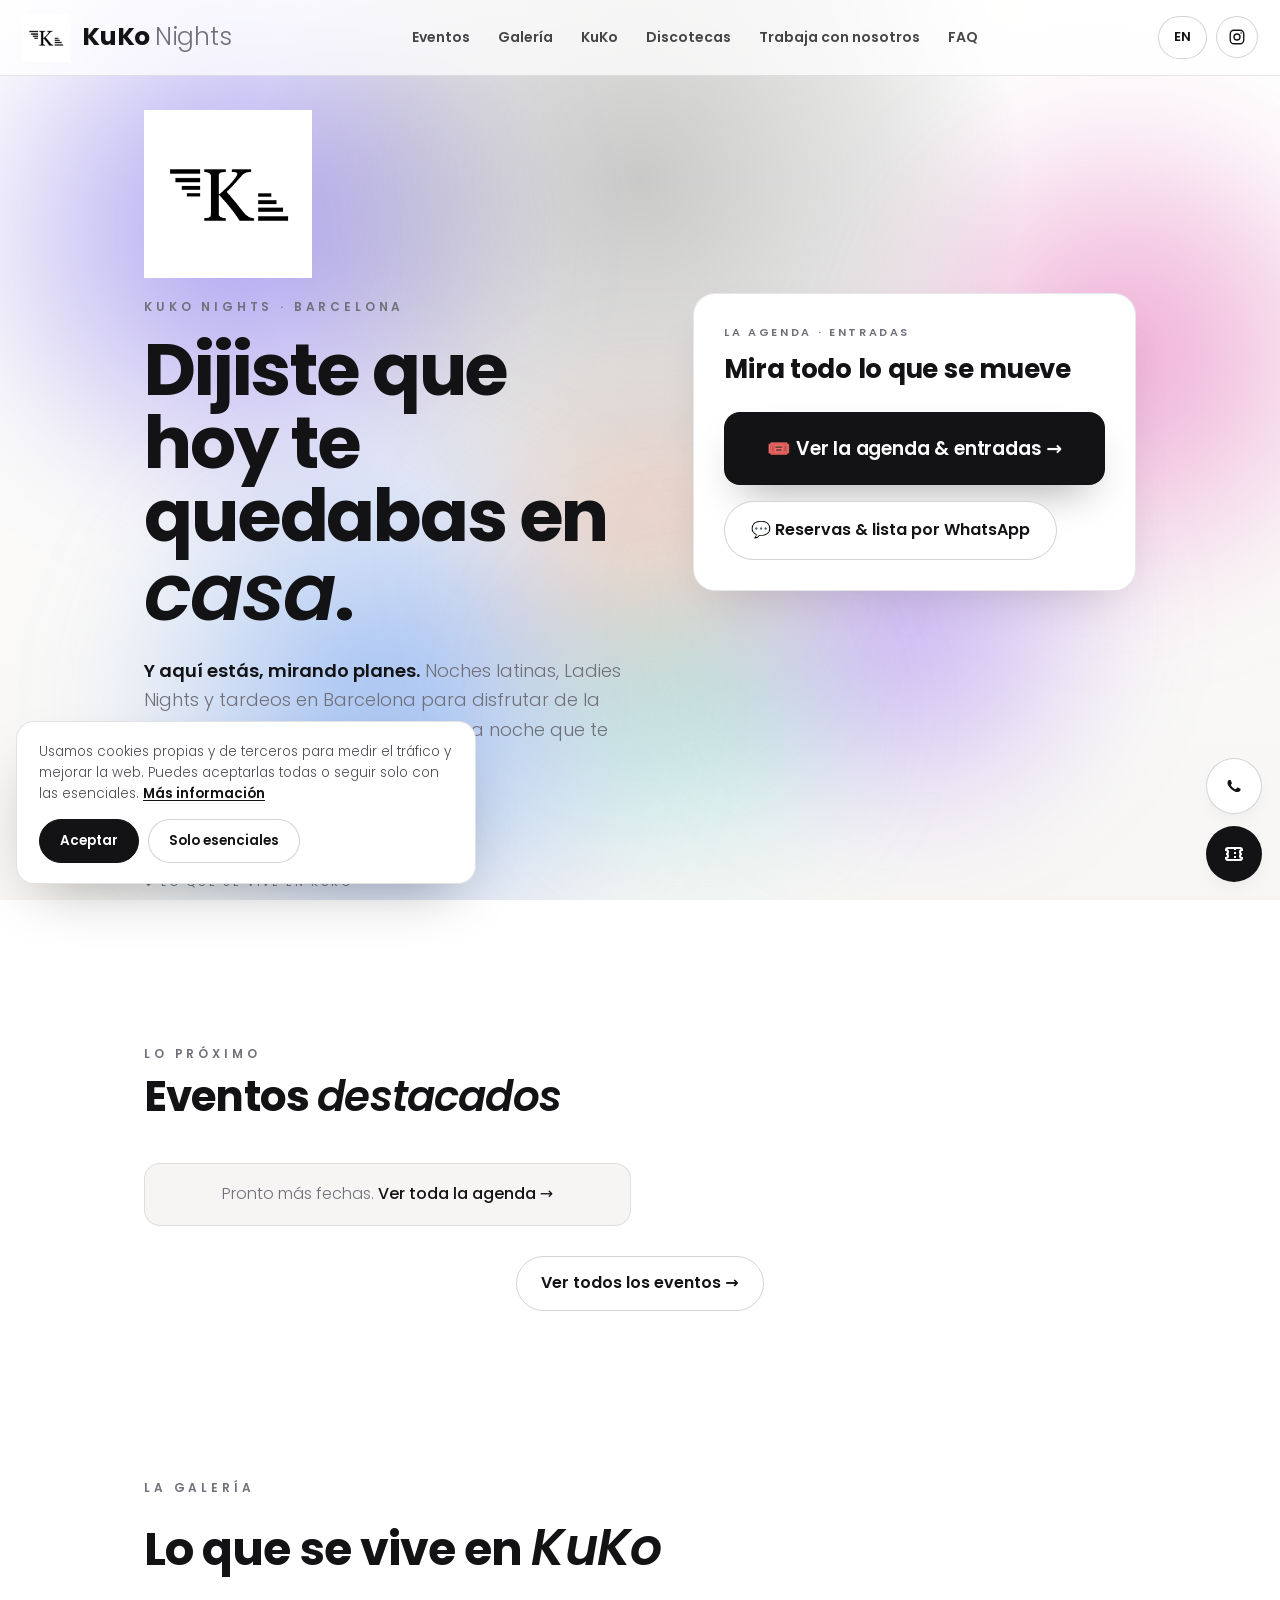
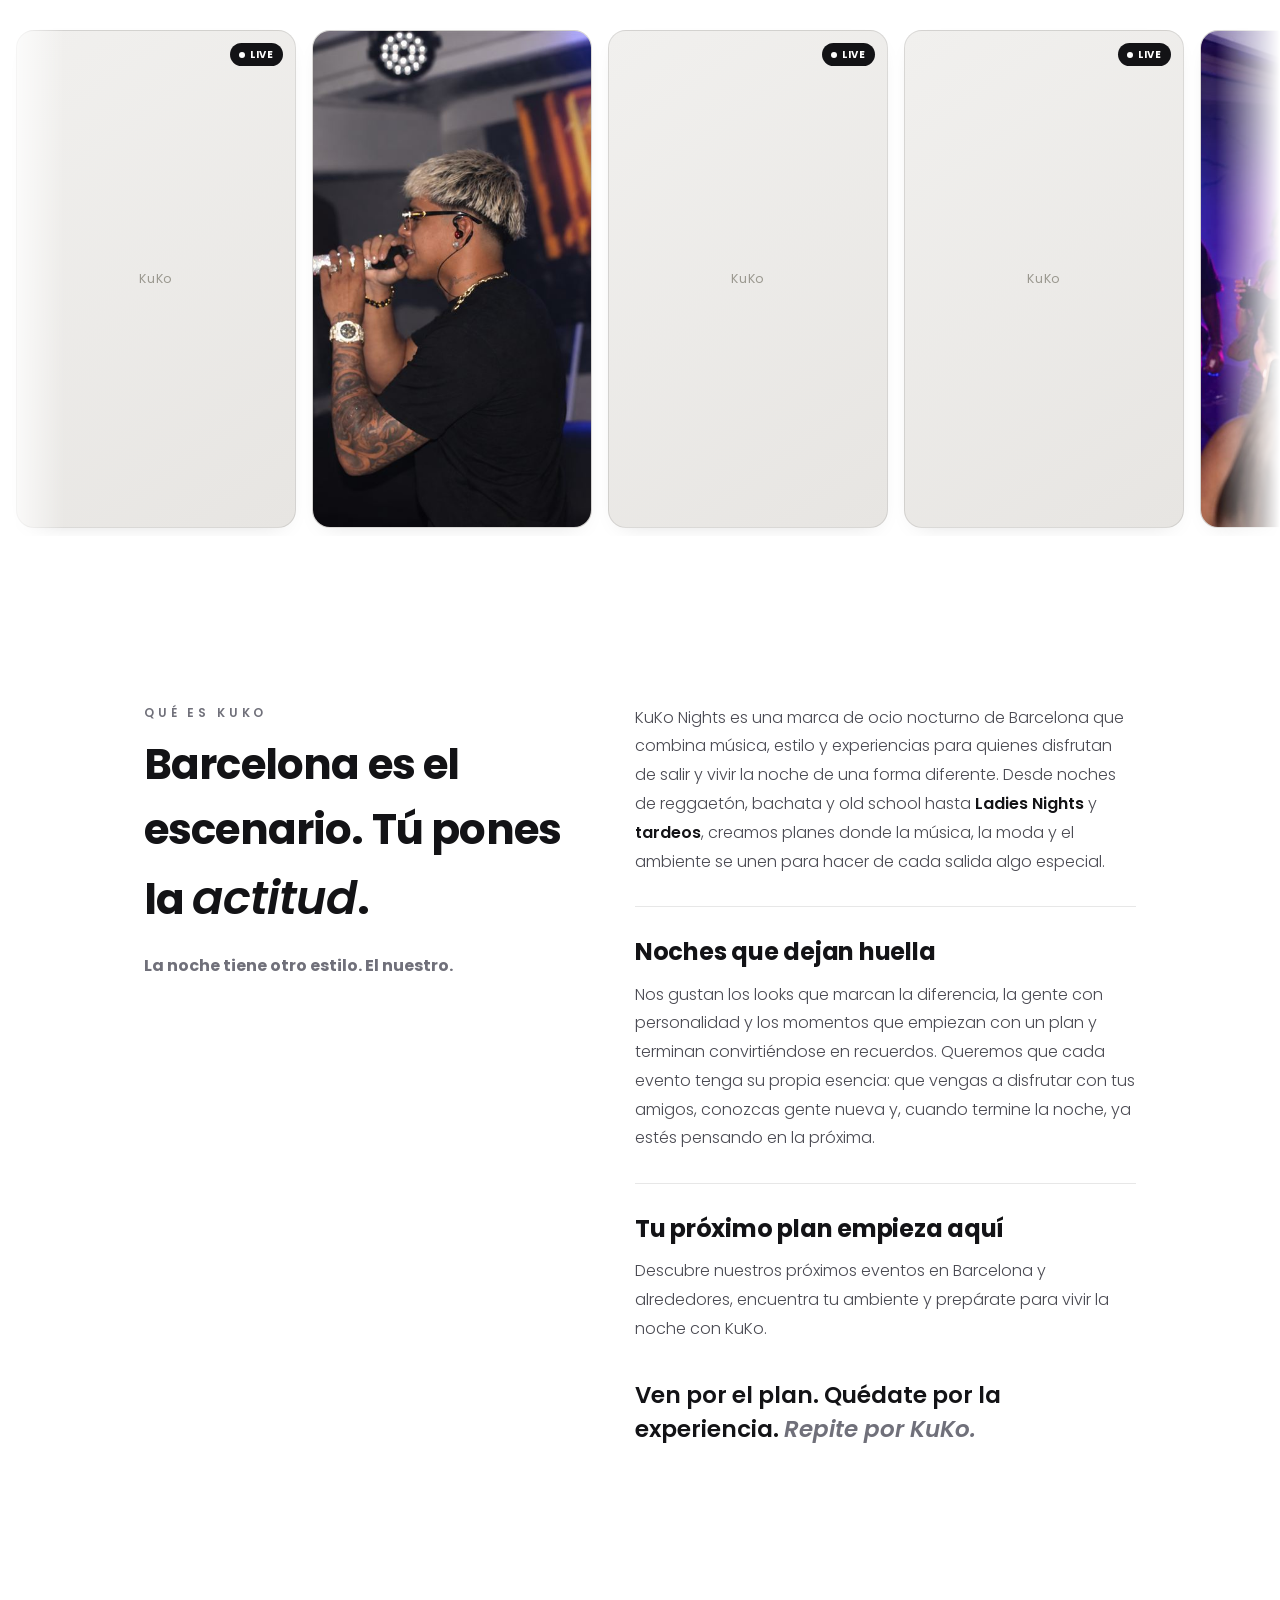
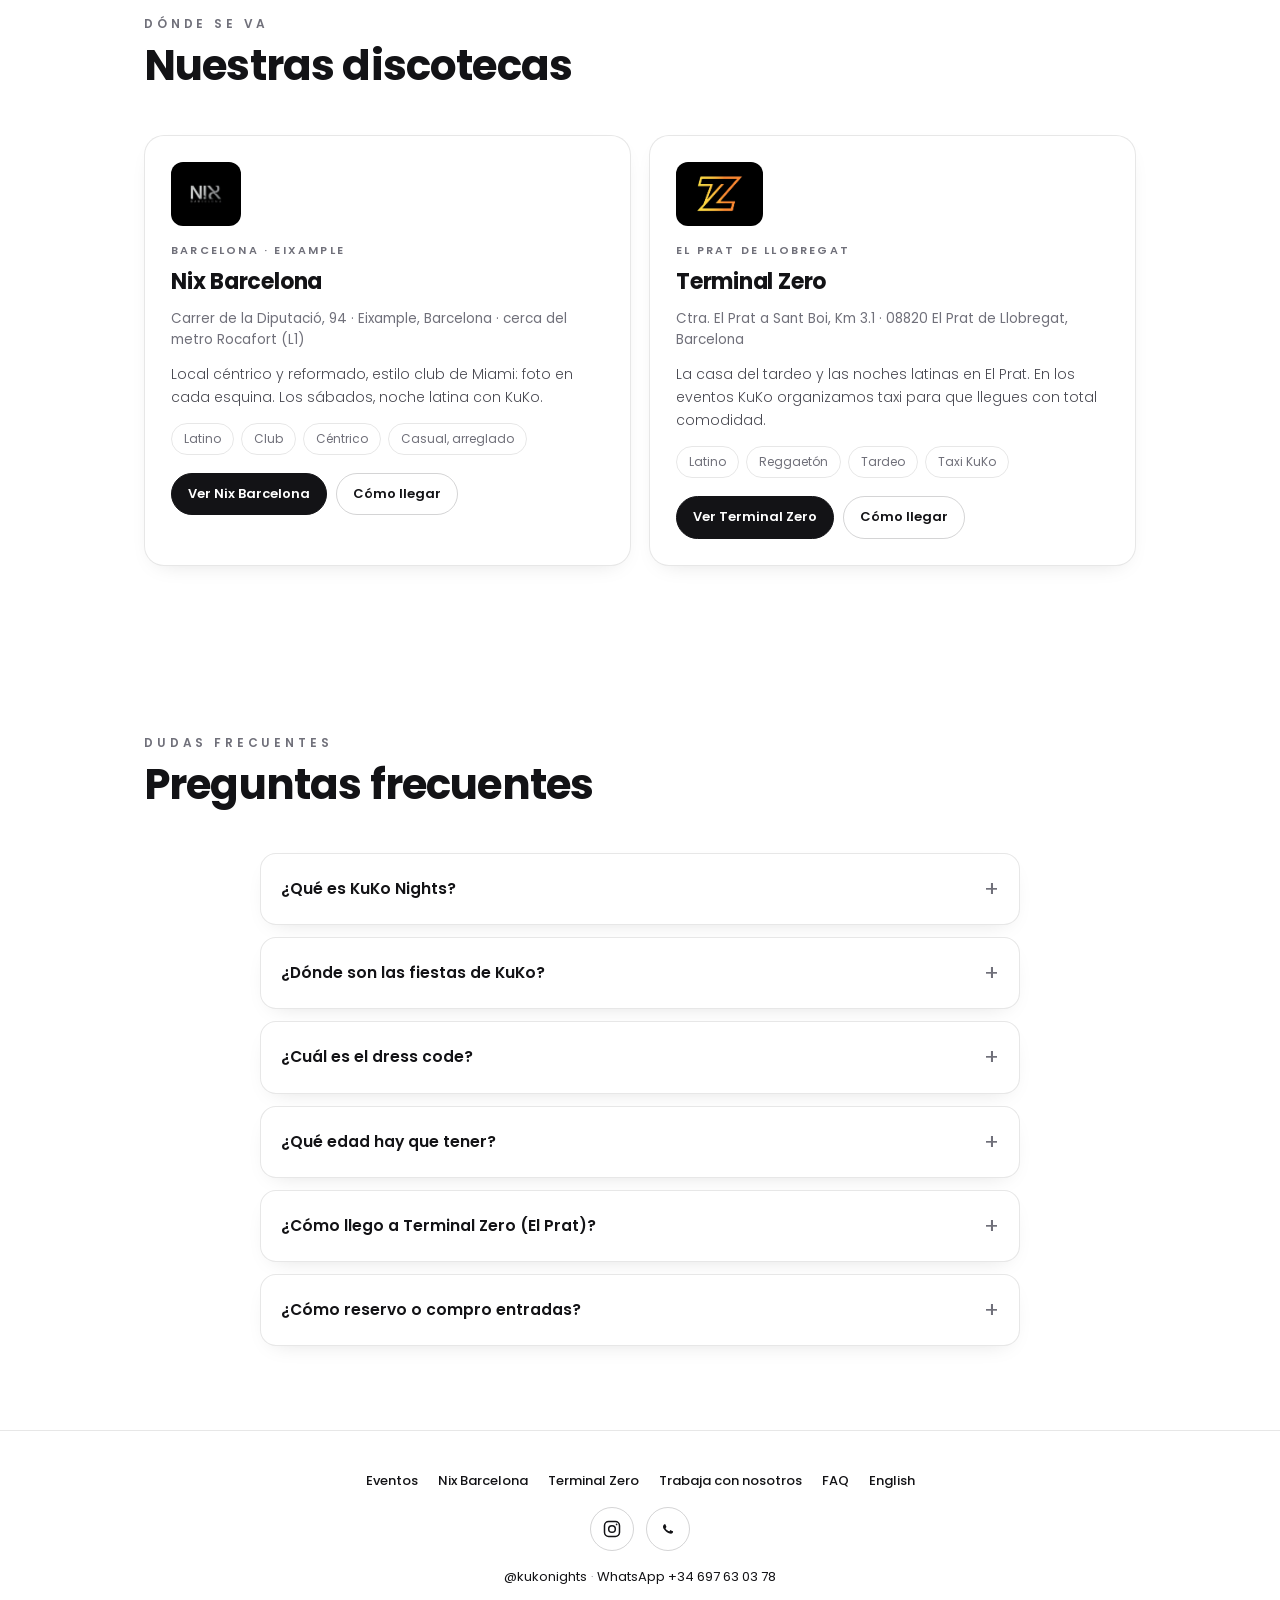
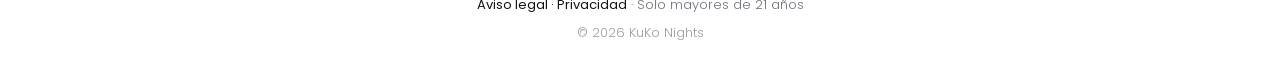
==== commit 29832c15: "Añade página "Trabaja con nosotros" (embajadoras) ES/EN - colabora.html y colabora-en.html con formu" ====
--- a/index.html
+++ b/index.html
@@ -70,6 +70,7 @@
       <a href="#galeria">Galería</a>
       <a href="#sobre">KuKo</a>
       <a href="#discotecas">Discotecas</a>
+      <a href="colabora.html">Trabaja con nosotros</a>
       <a href="#faq">FAQ</a>
     </nav>
     <div class="hcta">
@@ -206,6 +207,7 @@
         <a href="eventos.html">Eventos</a>
         <a href="discotecas-nix.html">Nix Barcelona</a>
         <a href="discotecas-terminal-zero.html">Terminal Zero</a>
+        <a href="colabora.html">Trabaja con nosotros</a>
         <a href="#faq">FAQ</a>
         <a href="en.html" hreflang="en">English</a>
       </nav>
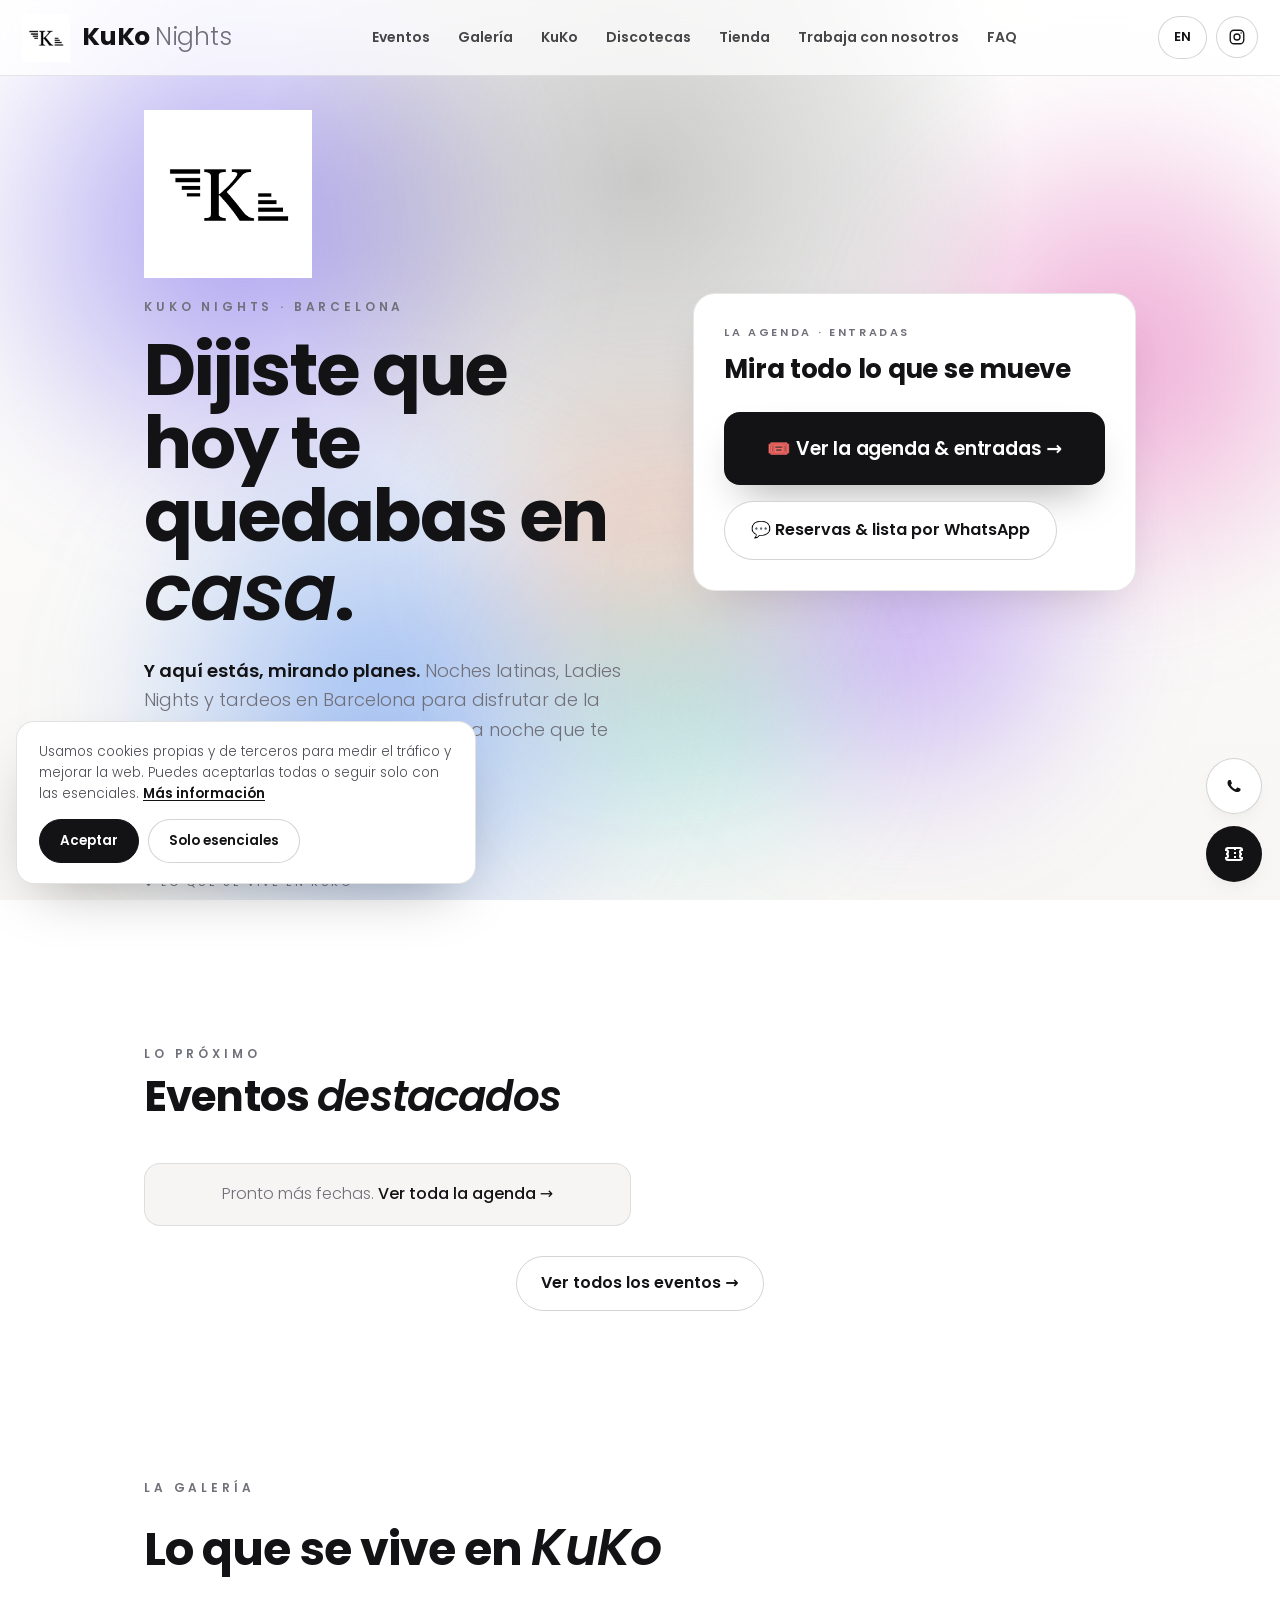
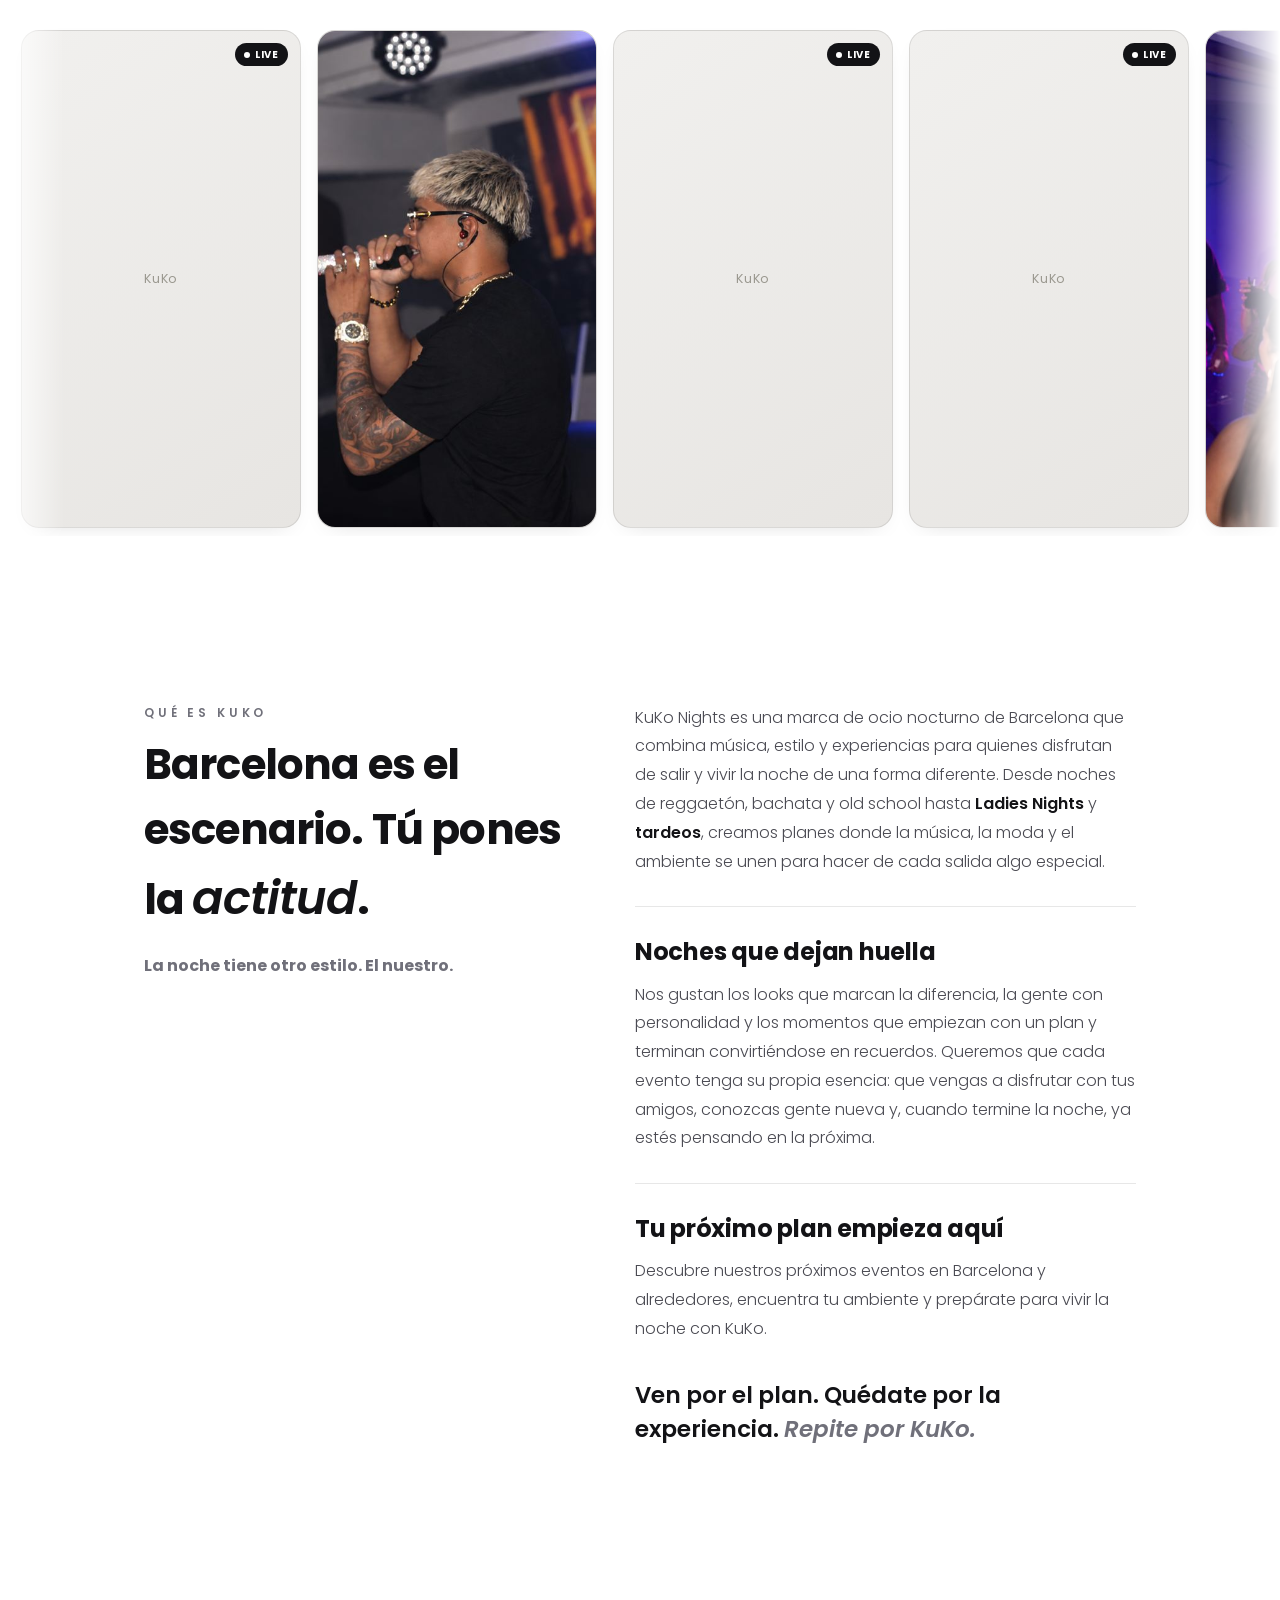
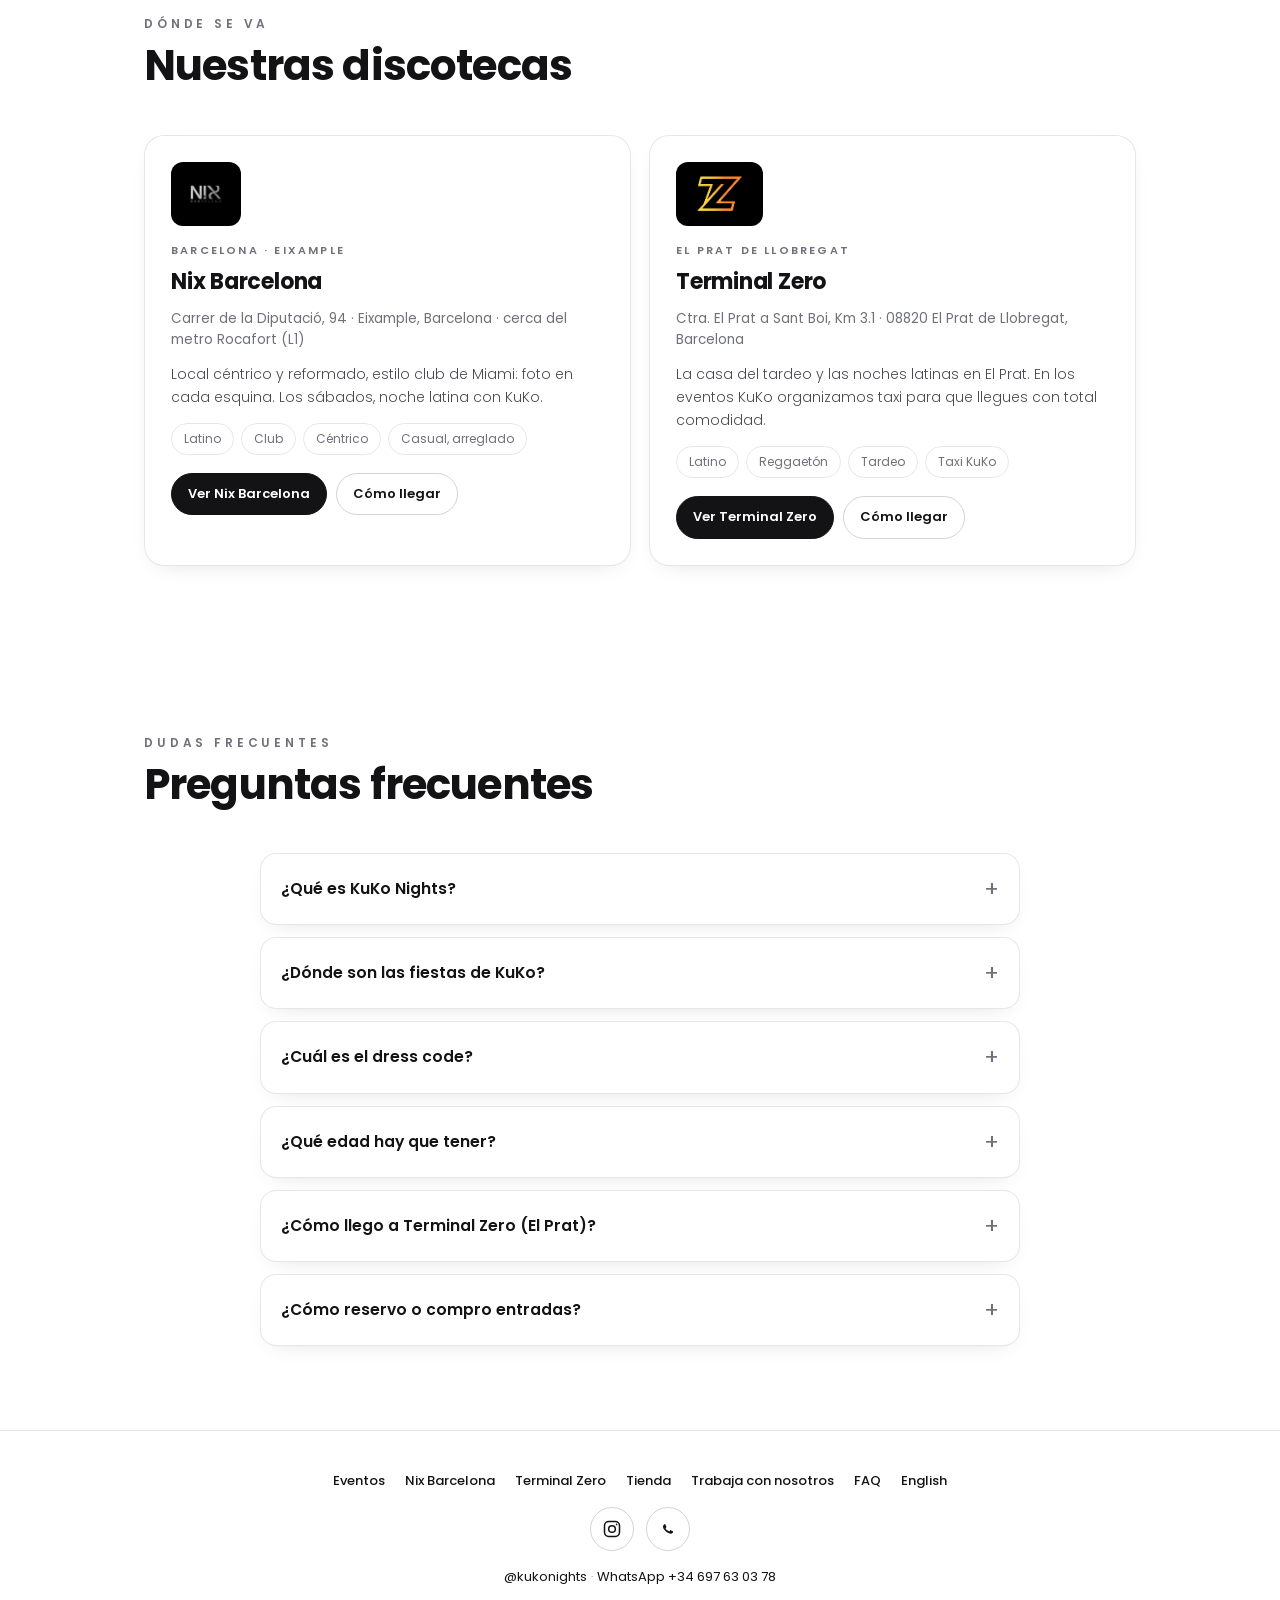
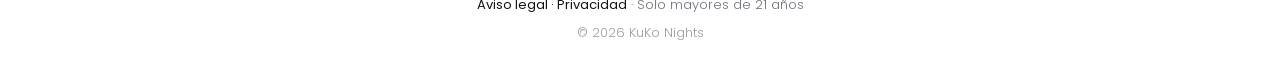
==== commit 17c18ce0: "Publica KuKo Atelier: landing de ropa (próximamente) ES/EN - tienda.html y tienda-en.html: landing m" ====
--- a/index.html
+++ b/index.html
@@ -70,6 +70,7 @@
       <a href="#galeria">Galería</a>
       <a href="#sobre">KuKo</a>
       <a href="#discotecas">Discotecas</a>
+      <a href="tienda.html">Tienda</a>
       <a href="colabora.html">Trabaja con nosotros</a>
       <a href="#faq">FAQ</a>
     </nav>
@@ -207,6 +208,7 @@
         <a href="eventos.html">Eventos</a>
         <a href="discotecas-nix.html">Nix Barcelona</a>
         <a href="discotecas-terminal-zero.html">Terminal Zero</a>
+        <a href="tienda.html">Tienda</a>
         <a href="colabora.html">Trabaja con nosotros</a>
         <a href="#faq">FAQ</a>
         <a href="en.html" hreflang="en">English</a>
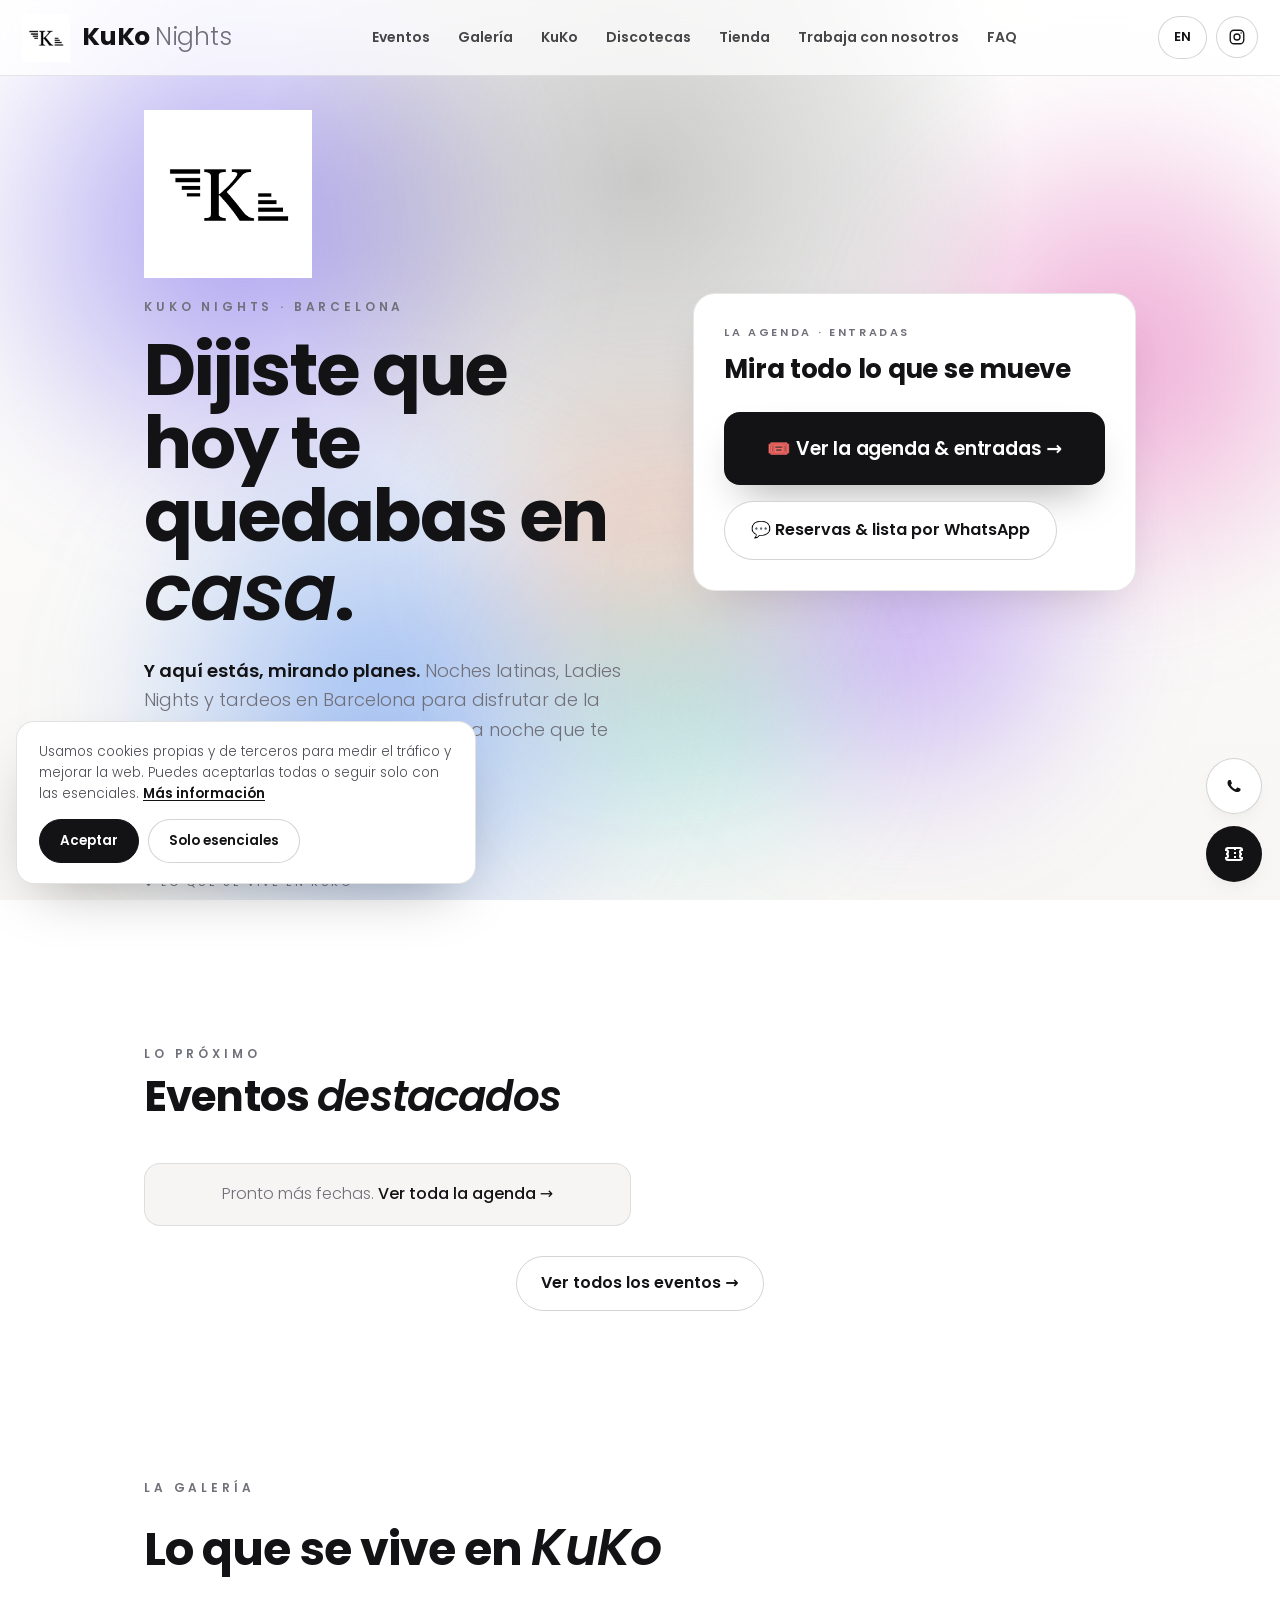
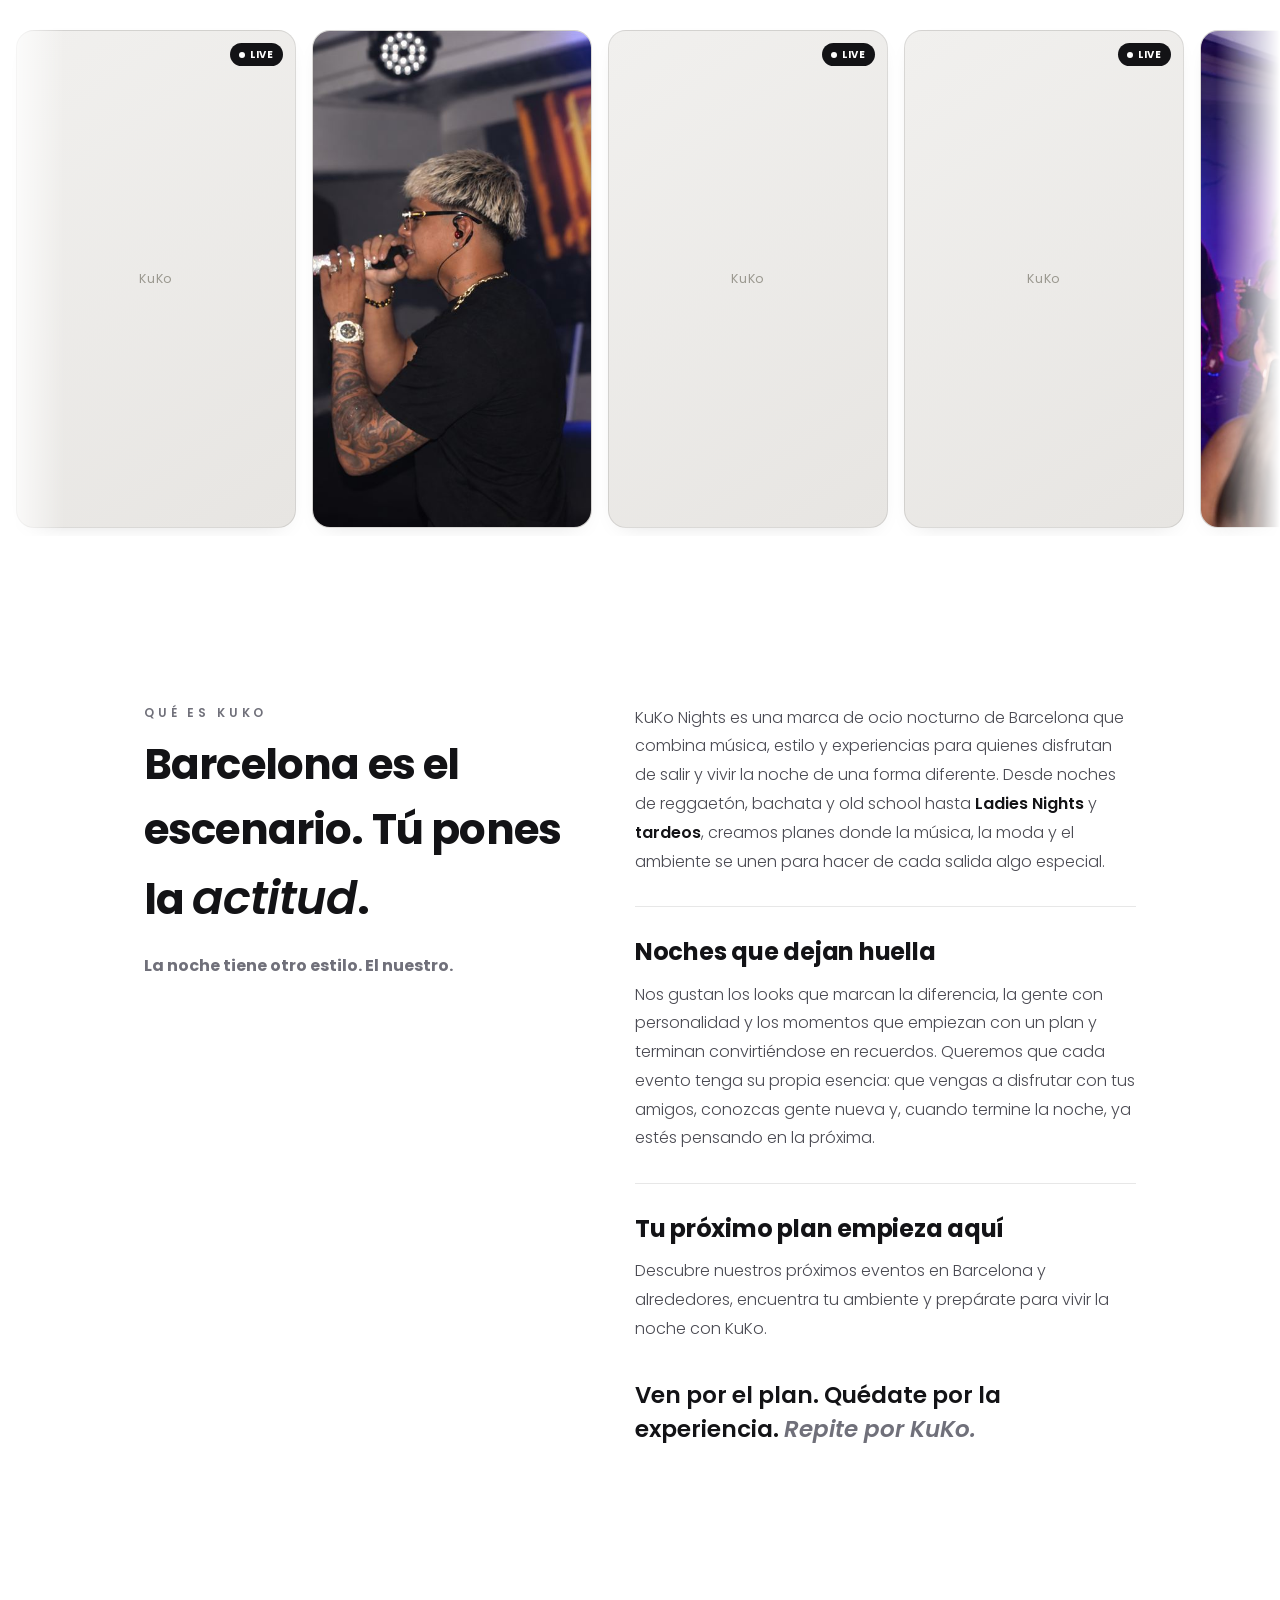
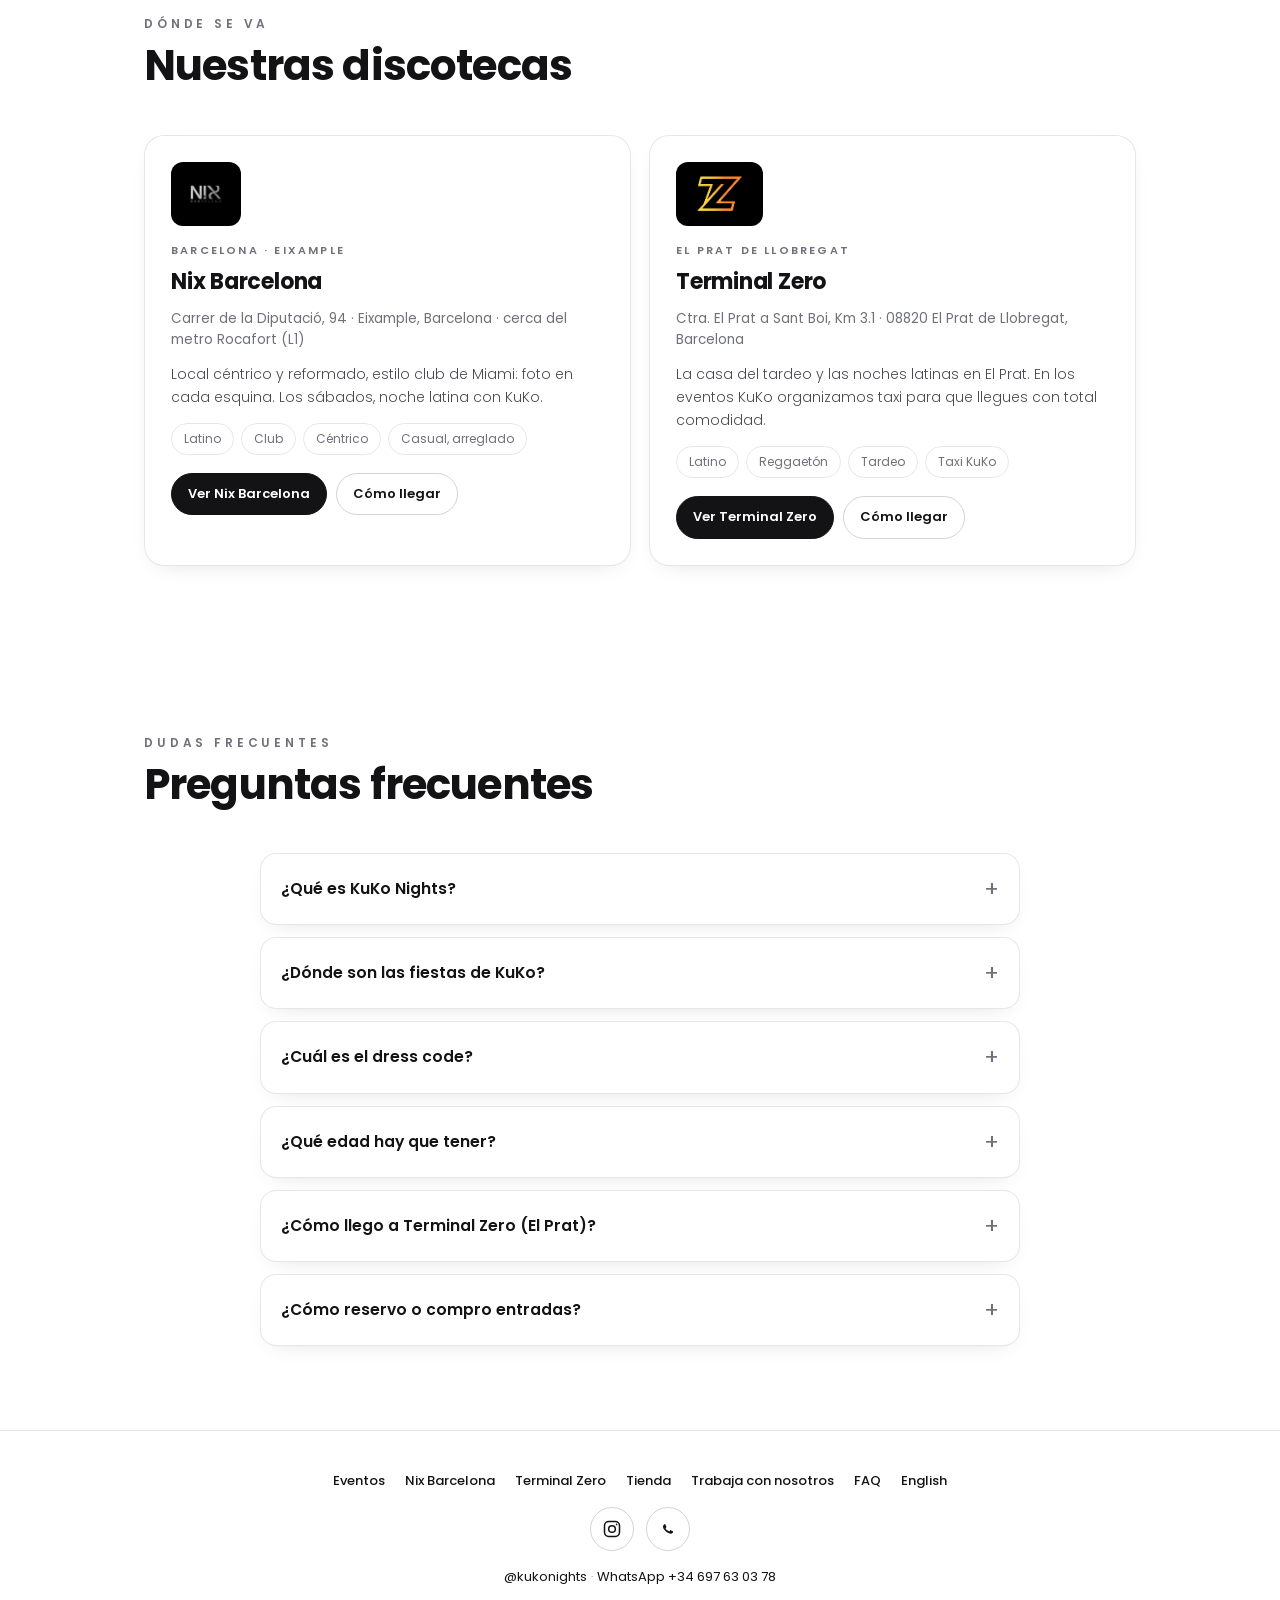
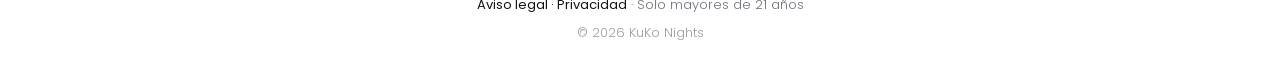
==== commit 35ccfe6c: "Añade Vercel Web Analytics (script estático) a todas las páginas Sitio HTML estático (no Next.js): s" ====
--- a/index.html
+++ b/index.html
@@ -234,5 +234,6 @@
   <script src="js/home.js"></script>
   <script src="js/events.js"></script>
   <script src="js/consent.js"></script>
+  <script defer src="/_vercel/insights/script.js"></script>
 </body>
 </html>
